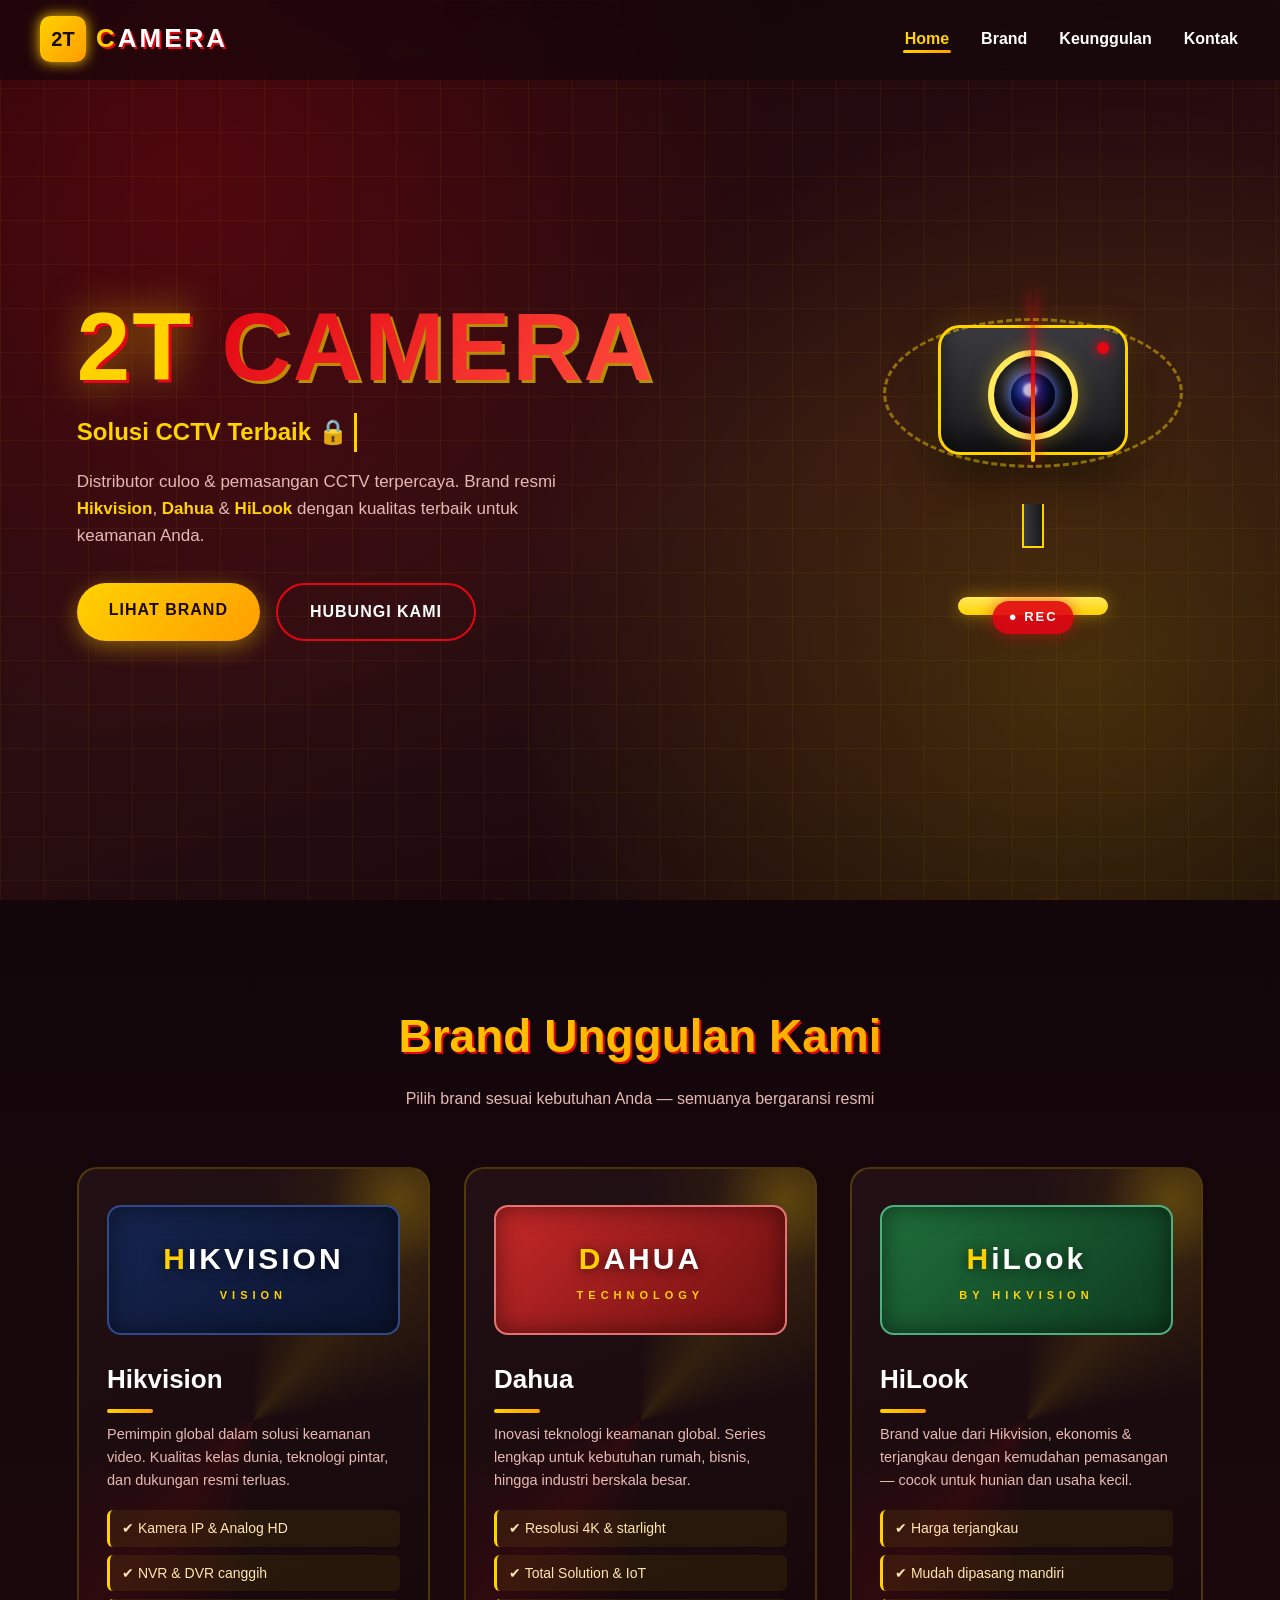
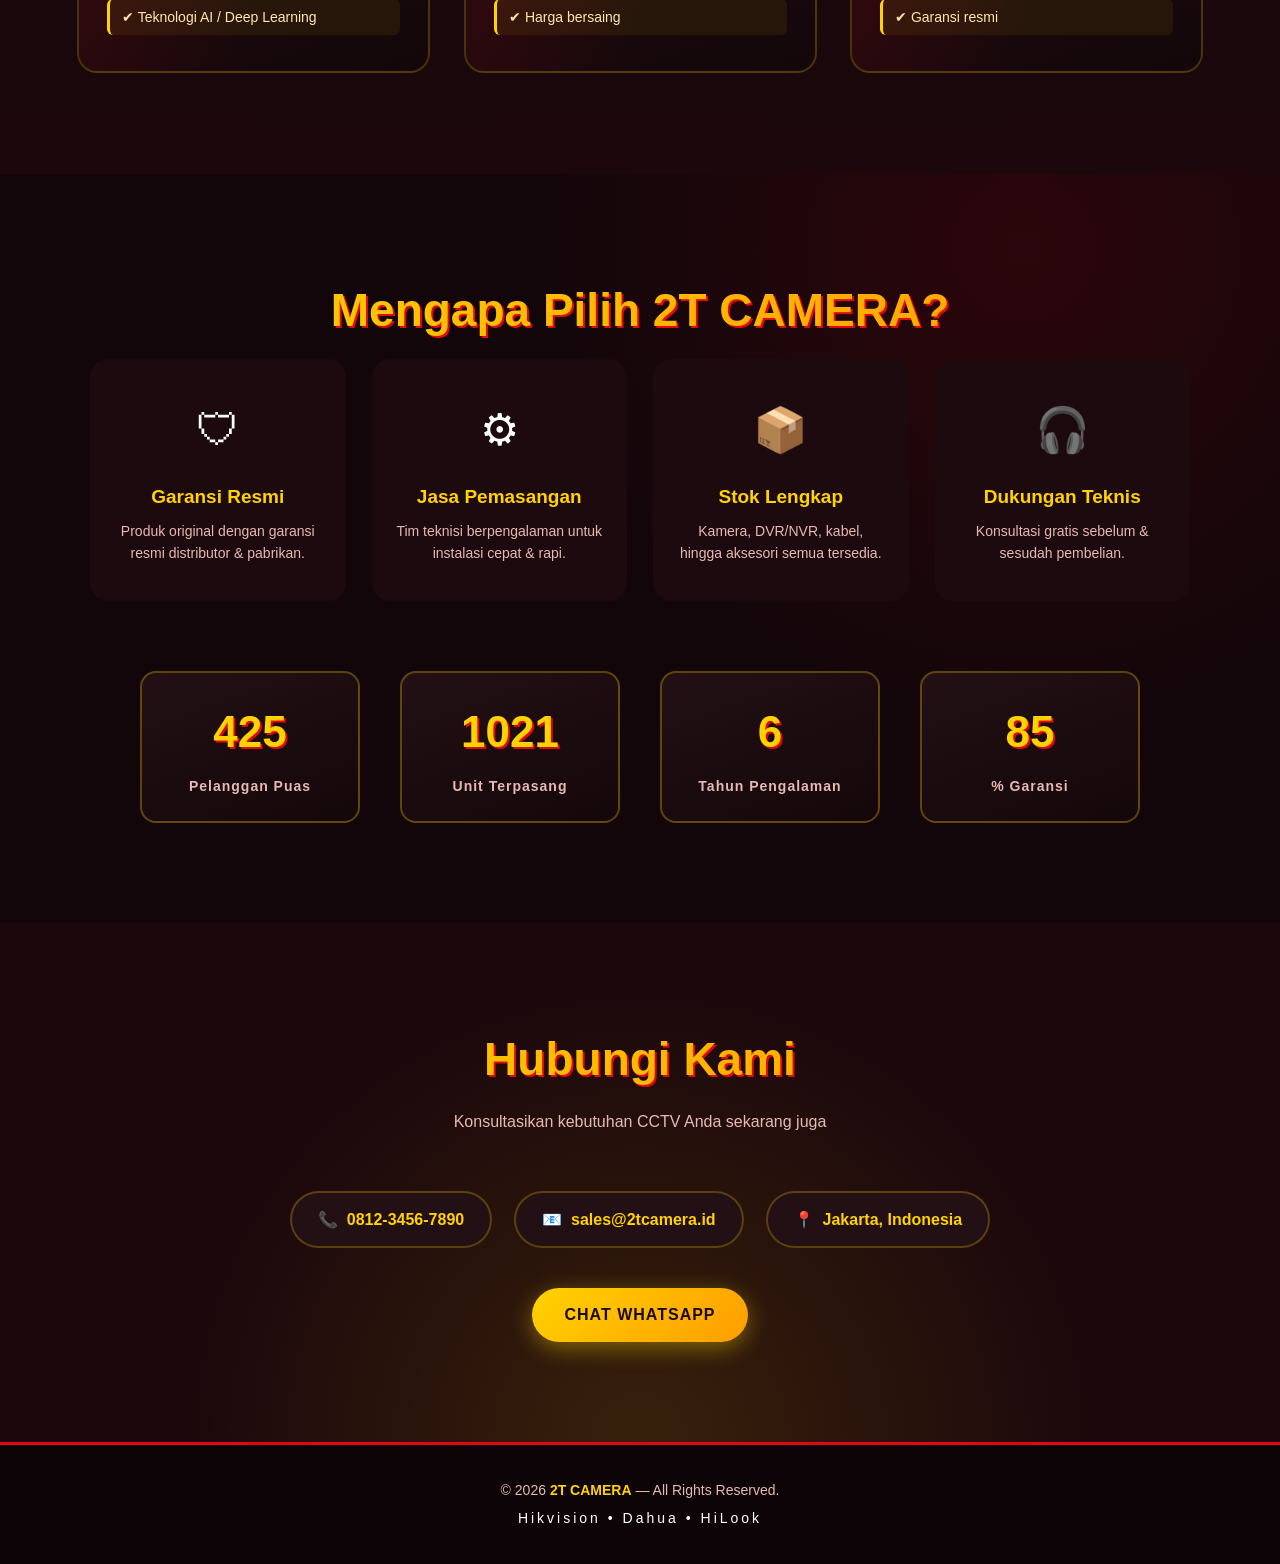
==== index.html @ 5080ad36 "Add files via upload" ====
<!DOCTYPE html>
<html lang="id">
<head>
    <meta charset="UTF-8">
    <meta name="viewport" content="width=device-width, initial-scale=1.0">
    <meta name="description" content="2T CAMERA - Solusi CCTV terpercaya. Brand Hikvision, Dahua, dan HiLook dengan kualitas terbaik.">
    <title>2T CAMERA - Solusi CCTV Terbaik</title>
    <link rel="stylesheet" href="style.css">
</head>
<body>

    <!-- ============ NAVBAR ============ -->
    <nav class="navbar" id="navbar">
        <div class="logo">
            <div class="logo-badge">2T</div>
            <span class="logo-text">CAMERA</span>
        </div>
        <ul class="nav-links" id="navLinks">
            <li><a href="#home" class="active">Home</a></li>
            <li><a href="#brands">Brand</a></li>
            <li><a href="#features">Keunggulan</a></li>
            <li><a href="#contact">Kontak</a></li>
        </ul>
        <div class="hamburger" id="hamburger">
            <span></span>
            <span></span>
            <span></span>
        </div>
    </nav>

    <!-- ============ HERO ============ -->
    <section id="home" class="hero">
        <!-- Partikel latar -->
        <div class="particles" id="particles"></div>

        <div class="hero-content">
            <h1 class="hero-title">
                <span class="t1">2T</span> <span class="t2">CAMERA</span>
            </h1>
            <p class="hero-subtitle" id="typedText"></p>
            <p class="hero-desc">
                Distributor culoo & pemasangan CCTV terpercaya. Brand resmi
                <strong>Hikvision</strong>, <strong>Dahua</strong> & <strong>HiLook</strong>
                dengan kualitas terbaik untuk keamanan Anda.
            </p>
            <div class="hero-buttons">
                <a href="#brands" class="btn btn-primary">Lihat Brand</a>
                <a href="#contact" class="btn btn-outline">Hubungi Kami</a>
            </div>
        </div>

        <!-- Ilustrasi kamera animasi -->
        <div class="hero-camera">
            <div class="camera-scene">
                <div class="cam-body">
                    <div class="cam-lens">
                        <div class="cam-lens-inner"></div>
                    </div>
                    <div class="cam-led"></div>
                </div>
                <div class="cam-stand"></div>
                <div class="cam-base"></div>
                <div class="scan-beam"></div>
                <div class="scan-arc"></div>
                <div class="signal signal-1"></div>
                <div class="signal signal-2"></div>
                <div class="signal signal-3"></div>
            </div>
            <div class="record-badge">● REC</div>
        </div>
    </section>
<!-- ============ BRANDS ============ -->
    <section id="brands" class="brands">
        <h2 class="section-title">Brand Unggulan Kami</h2>
        <p class="section-subtitle">Pilih brand sesuai kebutuhan Anda — semuanya bergaransi resmi</p>

        <div class="brand-grid" id="brandGrid">
            <!-- HIKVISION -->
            <article class="brand-card tilt-card" data-brand="hikvision">
                <div class="card-glow"></div>
                <div class="brand-logo hik-logo">
                    <span class="logo-name">HIKVISION</span>
                    <span class="logo-tag">VISION</span>
                </div>
                <h3 class="brand-name">Hikvision</h3>
                <p class="brand-desc">
                    Pemimpin global dalam solusi keamanan video. Kualitas kelas dunia,
                    teknologi pintar, dan dukungan resmi terluas.
                </p>
                <ul class="brand-points">
                    <li>✔ Kamera IP & Analog HD</li>
                    <li>✔ NVR & DVR canggih</li>
                    <li>✔ Teknologi AI / Deep Learning</li>
                </ul>
            </article>

            <!-- DAHUA -->
            <article class="brand-card tilt-card" data-brand="dahua">
                <div class="card-glow"></div>
                <div class="brand-icon dahua-logo">
                    <span class="logo-name">DAHUA</span>
                    <span class="logo-sub">TECHNOLOGY</span>
                </div>
                <h3 class="brand-name">Dahua</h3>
                <p class="brand-desc">
                    Inovasi teknologi keamanan global. Series lengkap untuk kebutuhan
                    rumah, bisnis, hingga industri berskala besar.
                </p>
                <ul class="brand-points">
                    <li>✔ Resolusi 4K & starlight</li>
                    <li>✔ Total Solution & IoT</li>
                    <li>✔ Harga bersaing</li>
                </ul>
            </article>

            <!-- HILOOK -->
            <article class="brand-card tilt-card" data-brand="hilook">
                <div class="card-glow"></div>
                <div class="brand-icon hilook-logo">
                    <span class="logo-name">HiLook</span>
                    <span class="logo-sub">BY HIKVISION</span>
                </div>
                <h3 class="brand-name">HiLook</h3>
                <p class="brand-desc">
                    Brand value dari Hikvision, ekonomis & terjangkau dengan kemudahan
                    pemasangan — cocok untuk hunian dan usaha kecil.
                </p>
                <ul class="brand-points">
                    <li>✔ Harga terjangkau</li>
                    <li>✔ Mudah dipasang mandiri</li>
                    <li>✔ Garansi resmi</li>
                </ul>
            </article>
        </div>
    </section>
<!-- ============ KEUNGGULAN ============ -->
    <section id="features" class="features">
        <h2 class="section-title">Mengapa Pilih 2T CAMERA?</h2>

        <div class="feature-grid reveal">
            <div class="feature-box">
                <div class="feature-icon">🛡</div>
                <h4>Garansi Resmi</h4>
                <p>Produk original dengan garansi resmi distributor & pabrikan.</p>
            </div>
            <div class="feature-box">
                <div class="feature-icon">⚙</div>
                <h4>Jasa Pemasangan</h4>
                <p>Tim teknisi berpengalaman untuk instalasi cepat & rapi.</p>
            </div>
            <div class="feature-box">
                <div class="feature-icon">📦</div>
                <h4>Stok Lengkap</h4>
                <p>Kamera, DVR/NVR, kabel, hingga aksesori semua tersedia.</p>
            </div>
            <div class="feature-box">
                <div class="feature-icon">🎧</div>
                <h4>Dukungan Teknis</h4>
                <p>Konsultasi gratis sebelum & sesudah pembelian.</p>
            </div>
        </div>

        <!-- Statistik -->
        <div class="stats reveal" id="stats">
            <div class="stat">
                <span class="stat-number" data-target="500">0</span>
                <span class="stat-label">Pelanggan Puas</span>
            </div>
            <div class="stat">
                <span class="stat-number" data-target="1200">0</span>
                <span class="stat-label">Unit Terpasang</span>
            </div>
            <div class="stat">
                <span class="stat-number" data-target="8">0</span>
                <span class="stat-label">Tahun Pengalaman</span>
            </div>
            <div class="stat">
                <span class="stat-number" data-target="100">0</span>
                <span class="stat-label">% Garansi</span>
            </div>
        </div>
    </section>

    <!-- ============ KONTAK ============ -->
    <section id="contact" class="contact">
        <h2 class="section-title">Hubungi Kami</h2>
        <p class="section-subtitle">Konsultasikan kebutuhan CCTV Anda sekarang juga</p>
        <div class="contact-info reveal">
            <div class="info-item">📞&nbsp; <strong>0812-3456-7890</strong></div>
            <div class="info-item">📧&nbsp; <strong>sales@2tcamera.id</strong></div>
            <div class="info-item">📍&nbsp; <strong>Jakarta, Indonesia</strong></div>
        </div>
        <a href="#" class="btn btn-primary">Chat WhatsApp</a>
    </section>

    <footer class="footer">
        <p>© <span id="year"></span> <strong>2T CAMERA</strong> — All Rights Reserved.</p>
        <p class="footer-brand">Hikvision • Dahua • HiLook</p>
    </footer>

    <script src="script.js"></script>
</body>
</html>
---- style.css ----
/* ============================================================
   2T CAMERA — Style Sheet
   Tema: Merah & Kuning
   ============================================================ */
:root {
    --red: #e30613;
    --red-dark: #b0050f;
    --red-glow: rgba(227, 6, 19, 0.55);
    --yellow: #ffd200;
    --yellow-soft: #ffe95c;
    --dark: #1a0a0c;
    --dark-2: #2a0e11;
    --bg: #12060a;
    --text: #fff4f2;
    --muted: #e8b9b4;
    --grad-red: linear-gradient(135deg, #e30613, #ff4d3d);
    --grad-yellow: linear-gradient(135deg, #ffd200, #ff9d00);
}

* { margin: 0; padding: 0; box-sizing: border-box; }

html { scroll-behavior: smooth; }

body {
    font-family: 'Segoe UI', Tahoma, Verdana, Arial, sans-serif;
    background: var(--bg);
    color: #fff;
    overflow-x: hidden;
    line-height: 1.6;
}

::selection { background: var(--red); color: #fff; }

::-webkit-scrollbar { width: 10px; }
::-webkit-scrollbar-track { background: var(--dark-2); }
::-webkit-scrollbar-thumb {
    background: linear-gradient(var(--red), var(--yellow));
    border-radius: 8px;
}

section { scroll-margin-top: 80px; }

/* ============================================================
   NAVBAR
   ============================================================ */
.navbar {
    position: fixed;
    top: 0; left: 0; right: 0;
    z-index: 1000;
    display: flex;
    align-items: center;
    justify-content: space-between;
    padding: 16px 40px;
    background: rgba(18, 6, 10, 0.6);
    backdrop-filter: blur(12px);
    border-bottom: 2px solid transparent;
    transition: all 0.4s ease;
}

.navbar.scrolled {
    background: rgba(18, 6, 10, 0.95);
    border-bottom: 2px solid var(--red);
    box-shadow: 0 4px 24px var(--red-glow);
    padding: 10px 40px;
}

.logo { display: flex; align-items: center; gap: 10px; cursor: pointer; }

.logo-badge {
    width: 46px;
    height: 46px;
    display: grid;
    place-items: center;
    font-size: 20px;
    font-weight: 900;
    color: var(--dark);
    background: var(--grad-yellow);
    border-radius: 10px;
    box-shadow: 0 0 14px var(--yellow);
    animation: badgePulse 2.4s infinite;
}

@keyframes badgePulse {
    0%, 100% { transform: scale(1); box-shadow: 0 0 12px var(--yellow); }
    50%      { transform: scale(1.08); box-shadow: 0 0 26px var(--yellow); }
}

.logo-text {
    font-size: 26px;
    font-weight: 900;
    letter-spacing: 3px;
    color: #fff;
    text-shadow: 2px 2px 0 var(--red);
}

.logo-text::first-letter { color: var(--yellow); }

.nav-links { display: flex; list-style: none; gap: 28px; }

.nav-links a {
    color: #fff;
    text-decoration: none;
    font-size: 16px;
    font-weight: 600;
    position: relative;
    padding: 6px 2px;
    transition: color 0.3s;
}

.nav-links a::after {
    content: '';
    position: absolute;
    left: 0; bottom: 0;
    width: 0%;
    height: 3px;
    background: var(--grad-yellow);
    border-radius: 3px;
    transition: width 0.35s ease;
}

.nav-links a:hover,
.nav-links a.active { color: var(--yellow); }

.nav-links a:hover::after,
.nav-links a.active::after { width: 100%; }

.hamburger {
    display: none;
    flex-direction: column;
    gap: 5px;
    cursor: pointer;
    z-index: 1100;
}

.hamburger span {
    width: 28px;
    height: 3px;
    background: var(--yellow);
    border-radius: 3px;
    transition: all 0.3s ease;
}

.hamburger.open span:nth-child(1) { transform: translateY(8px) rotate(45deg); }
.hamburger.open span:nth-child(2) { opacity: 0; }
.hamburger.open span:nth-child(3) { transform: translateY(-8px) rotate(-45deg); }
/* ============================================================
   HERO
   ============================================================ */
.hero {
    position: relative;
    min-height: 100vh;
    display: flex;
    align-items: center;
    justify-content: space-between;
    gap: 40px;
    padding: 120px 6% 80px;
    background:
        radial-gradient(circle at 15% 20%, rgba(227, 6, 19, 0.25), transparent 45%),
        radial-gradient(circle at 85% 75%, rgba(255, 210, 0, 0.18), transparent 45%),
        linear-gradient(160deg, #1a0509 0%, #2a0e11 55%, #12060a 100%);
    overflow: hidden;
}

.hero::before {
    content: '';
    position: absolute;
    inset: 0;
    background-image:
        linear-gradient(rgba(255, 210, 0, 0.05) 1px, transparent 1px),
        linear-gradient(90deg, rgba(255, 210, 0, 0.05) 1px, transparent 1px);
    background-size: 44px 44px;
    pointer-events: none;
}

/* Partikel */
.particles {
    position: absolute;
    inset: 0;
    overflow: hidden;
    pointer-events: none;
    z-index: 1;
}

.particle {
    position: absolute;
    bottom: -12px;
    width: 7px;
    height: 7px;
    border-radius: 50%;
    background: var(--yellow);
    box-shadow: 0 0 10px var(--yellow);
    animation: floatUp linear infinite;
    opacity: 0.7;
}

.particle.red { background: var(--red); box-shadow: 0 0 10px var(--red); }

@keyframes floatUp {
    0%   { transform: translateY(0) translateX(0) scale(1); opacity: 0; }
    10%  { opacity: 0.8; }
    100% { transform: translateY(-110vh) translateX(40px) scale(0.4); opacity: 0; }
}

.hero-content {
    position: relative;
    z-index: 2;
    max-width: 620px;
    animation: slideInLeft 1s ease both;
}

.hero-title {
    font-size: clamp(52px, 8vw, 96px);
    font-weight: 900;
    line-height: 1;
    letter-spacing: 2px;
    margin-bottom: 18px;
}

.hero-title .t1 {
    color: var(--yellow);
    text-shadow: 3px 3px 0 var(--red), 0 0 40px rgba(255, 210, 0, 0.6);
    display: inline-block;
    animation: popBadge 3s ease-in-out infinite;
}

.hero-title .t2 {
    color: #fff;
    background: var(--grad-red);
    -webkit-background-clip: text;
    background-clip: text;
    -webkit-text-fill-color: transparent;
    filter: drop-shadow(3px 3px 0 rgba(255, 210, 0, 0.65));
}

@keyframes popBadge {
    0%, 100% { transform: rotate(-6deg) scale(1); }
    50%      { transform: rotate(6deg) scale(1.06); }
}

.hero-subtitle {
    font-size: 24px;
    font-weight: 700;
    color: var(--yellow);
    min-height: 36px;
    margin-bottom: 16px;
    border-right: 3px solid var(--yellow);
    display: inline-block;
    padding-right: 6px;
}

.hero-subtitle.caret-blink { animation: caret 0.7s steps(1) infinite; }

@keyframes caret {
    50% { border-color: transparent; }
}

.hero-desc {
    color: var(--muted);
    font-size: 17px;
    margin-bottom: 34px;
    max-width: 520px;
}

.hero-desc strong { color: var(--yellow); }

.hero-buttons { display: flex; gap: 16px; flex-wrap: wrap; }

.btn {
    display: inline-block;
    padding: 14px 32px;
    font-size: 16px;
    font-weight: 800;
    text-decoration: none;
    text-transform: uppercase;
    letter-spacing: 1px;
    border-radius: 50px;
    transition: all 0.3s ease;
    cursor: pointer;
    border: none;
}

.btn-primary {
    color: var(--dark);
    background: var(--grad-yellow);
    box-shadow: 0 6px 22px rgba(255, 210, 0, 0.4);
    animation: btnGlow 2.2s infinite;
}

.btn-primary:hover {
    transform: translateY(-4px) scale(1.03);
    box-shadow: 0 12px 34px rgba(255, 210, 0, 0.6);
}

.btn-outline {
    color: #fff;
    background: transparent;
    border: 2px solid var(--red);
}

.btn-outline:hover {
    background: var(--red);
    box-shadow: 0 8px 26px var(--red-glow);
    transform: translateY(-4px);
}

@keyframes btnGlow {
    0%, 100% { box-shadow: 0 6px 22px rgba(255, 210, 0, 0.4); }
    50%      { box-shadow: 0 6px 34px rgba(255, 210, 0, 0.8); }
}

@keyframes slideInLeft {
    from { opacity: 0; transform: translateX(-60px); }
    to   { opacity: 1; transform: translateX(0); }
}
/* ============================================================
   ILUSTRASI KAMERA BERANIMASI
   ============================================================ */
.hero-camera {
    position: relative;
    z-index: 2;
    flex-shrink: 0;
    animation: slideInRight 1s ease both;
}

.camera-scene {
    position: relative;
    width: 340px;
    height: 340px;
    display: grid;
    place-items: center;
}

.cam-body {
    position: relative;
    width: 190px;
    height: 130px;
    background: linear-gradient(to bottom, #3a3a3f, #1b1b1f);
    border-radius: 22px;
    border: 3px solid var(--yellow);
    box-shadow:
        0 18px 40px rgba(0, 0, 0, 0.6),
        0 0 30px rgba(255, 210, 0, 0.2),
        inset 0 -14px 22px rgba(0, 0, 0, 0.5);
    animation: camFloat 4s ease-in-out infinite;
    transform-style: preserve-3d;
}

@keyframes camFloat {
    0%, 100% { transform: translateY(0) rotate(-2deg); }
    50%      { transform: translateY(-14px) rotate(2deg); }
}

.cam-lens {
    position: absolute;
    top: 22px;
    left: 50%;
    transform: translateX(-50%);
    width: 90px;
    height: 90px;
    border-radius: 50%;
    background: radial-gradient(circle at 35% 30%, #666 0%, #222 45%, #000 100%);
    border: 6px solid var(--yellow-soft);
    box-shadow:
        inset 0 0 24px rgba(0, 0, 0, 0.9),
        0 0 20px rgba(255, 210, 0, 0.35);
    display: grid;
    place-items: center;
    animation: lensGlow 3s ease-in-out infinite;
}

.cam-lens-inner {
    width: 44px;
    height: 44px;
    border-radius: 50%;
    background: radial-gradient(circle at 35% 30%, #4a6cff 0%, #0a1a6e 40%, #02040f 80%);
    box-shadow: inset 0 0 18px rgba(0, 0, 0, 0.8), 0 0 12px #4a6cff;
    position: relative;
    overflow: hidden;
}

.cam-lens-inner::after {
    content: '';
    position: absolute;
    width: 14px;
    height: 14px;
    background: #dff2ff;
    border-radius: 50%;
    top: 10px;
    left: 12px;
    opacity: 0.85;
    filter: blur(1px);
    animation: lensSpark 3.2s ease-in-out infinite;
}

@keyframes lensSpark {
    0%, 100% { opacity: 0.2; transform: translate(0, 0); }
    50%      { opacity: 0.9; transform: translate(-6px, 4px); }
}

@keyframes camGlow {
    0%, 100% { filter: brightness(1); }
    50%      { filter: brightness(1.25); }
}

.cam-lens { animation: camGlow 3s ease-in-out infinite, camFloat 4s ease-in-out infinite; }

.cam-led {
    position: absolute;
    top: 14px;
    right: 16px;
    width: 12px;
    height: 12px;
    border-radius: 50%;
    background: var(--red);
    box-shadow: 0 0 12px var(--red);
    animation: ledBlink 1.4s steps(1) infinite;
}

@keyframes ledBlink {
    0%, 60% { opacity: 1; }
    61%, 100% { opacity: 0.15; }
}

.cam-stand {
    width: 22px;
    height: 44px;
    background: linear-gradient(to right, #3a3a3f, #19191c);
    border: 2px solid var(--yellow);
    border-top: none;
}

.cam-base {
    width: 150px;
    height: 18px;
    border-radius: 12px;
    background: linear-gradient(to bottom, var(--yellow-soft), var(--yellow));
    box-shadow: 0 0 18px rgba(255, 210, 0, 0.4);
    position: relative;
}

/* Sapuan pemindaian (laser) */
.scan-beam {
    position: absolute;
    top: -8px;
    left: 50%;
    transform: translateX(-50%);
    width: 4px;
    height: 170px;
    border-radius: 4px;
    background: linear-gradient(to bottom, transparent, var(--red), var(--yellow));
    box-shadow: 0 0 14px var(--red);
    animation: scanSweep 3.6s ease-in-out infinite;
    transform-origin: top center;
}

@keyframes scanSweep {
    0%   { transform: translateX(-50%) rotate(-32deg); }
    50%  { transform: translateX(-50%) rotate(32deg); }
    100% { transform: translateX(-50%) rotate(-32deg); }
}

.scan-arc {
    position: absolute;
    width: 300px;
    height: 150px;
    border-radius: 50%;
    border: 3px dashed rgba(255, 210, 0, 0.45);
    top: 18px;
    animation: spinArc 10s linear infinite;
}

@keyframes spinArc {
    from { transform: rotate(0deg); }
    to   { transform: rotate(360deg); }
}

/* Gelombang sinyal */
.signal {
    position: absolute;
    border: 3px solid var(--yellow-soft);
    border-radius: 50%;
    opacity: 0;
    animation: signalWave 2.6s ease-out infinite;
}

.signal-1 { width: 180px; height: 180px; }
.signal-2 { width: 240px; height: 240px; animation-delay: 0.8s; }
.signal-3 { width: 300px; height: 300px; animation-delay: 1.6s; }

@keyframes signalWave {
    0%   { transform: scale(0.2); opacity: 0.8; }
    100% { transform: scale(1); opacity: 0; }
}

.record-badge {
    position: absolute;
    bottom: 6px;
    left: 50%;
    transform: translateX(-50%);
    background: rgba(227, 6, 19, 0.9);
    color: #fff;
    font-size: 13px;
    font-weight: 800;
    letter-spacing: 2px;
    padding: 6px 16px;
    border-radius: 30px;
    box-shadow: 0 0 16px var(--red-glow);
    animation: recPulse 2s infinite;
    cursor: default;
    user-select: none;
}

.record-badge:hover { animation-play-state: paused; }

@keyframes recPulse {
    0%, 100% { box-shadow: 0 0 10px var(--red-glow); transform: translateX(-50%) scale(1); }
    50%      { box-shadow: 0 0 26px var(--red); transform: translateX(-50%) scale(1.06); }
}

@keyframes slideInRight {
    from { opacity: 0; transform: translateX(60px); }
    to   { opacity: 1; transform: translateX(0); }
}
/* ============================================================
   BRAND SECTION
   ============================================================ */
.brands {
    padding: 100px 6%;
    background: linear-gradient(180deg, var(--bg) 0%, #1c080c 100%);
    position: relative;
}

.section-title {
    text-align: center;
    font-size: clamp(30px, 4.5vw, 46px);
    font-weight: 900;
    margin-bottom: 12px;
    background: var(--grad-yellow);
    -webkit-background-clip: text;
    background-clip: text;
    -webkit-text-fill-color: transparent;
    filter: drop-shadow(2px 2px 0 var(--red));
}

.section-subtitle {
    text-align: center;
    color: var(--muted);
    margin-bottom: 56px;
    font-size: 16px;
}

.brand-grid {
    display: grid;
    grid-template-columns: repeat(auto-fit, minmax(280px, 1fr));
    gap: 34px;
    max-width: 1200px;
    margin: 0 auto;
}

.brand-card {
    position: relative;
    background: linear-gradient(160deg, #221014, #14070a);
    border: 2px solid rgba(255, 210, 0, 0.22);
    border-radius: 20px;
    padding: 36px 28px;
    overflow: hidden;
    transition: transform 0.25s ease, border-color 0.35s ease, box-shadow 0.35s ease;
    transform-style: preserve-3d;
    will-change: transform;
}

.brand-card::before {
    content: '';
    position: absolute;
    top: -60%;
    left: -60%;
    width: 220%;
    height: 220%;
    background: conic-gradient(from 0deg,
        transparent 0deg, rgba(255, 210, 0, 0.10) 40deg, transparent 80deg,
        transparent 180deg, rgba(227, 6, 19, 0.10) 220deg, transparent 260deg);
    animation: conicSpin 8s linear infinite;
    pointer-events: none;
}

@keyframes conicSpin {
    from { transform: rotate(0deg); }
    to   { transform: rotate(360deg); }
}

.brand-card:hover {
    border-color: var(--yellow);
    box-shadow: 0 22px 50px rgba(0, 0, 0, 0.55), 0 0 36px rgba(255, 210, 0, 0.2);
    transform: translateY(-10px) !important;
}

.card-glow {
    position: absolute;
    width: 140px;
    height: 140px;
    border-radius: 50%;
    background: radial-gradient(circle, rgba(255, 210, 0, 0.35), transparent 70%);
    top: -40px;
    right: -40px;
    opacity: 0.6;
    transition: opacity 0.4s;
}

.brand-card:hover .card-glow { opacity: 1; animation: glowSpin 4s linear infinite; }

@keyframes glowSpin {
    from { transform: rotate(0deg) scale(1); }
    to   { transform: rotate(360deg) scale(1.15); }
}

.brand-logo,
.brand-icon {
    display: flex;
    flex-direction: column;
    align-items: center;
    justify-content: center;
    width: 100%;
    height: 130px;
    border-radius: 14px;
    margin-bottom: 24px;
    position: relative;
    z-index: 1;
    transition: transform 0.35s ease;
}

.brand-card:hover .brand-logo,
.brand-card:hover .brand-icon { transform: scale(1.08); }

.hik-logo {
    background: linear-gradient(135deg, #16244f 0%, #0b142e 100%);
    border: 2px solid #2e4a8a;
    box-shadow: inset 0 0 24px rgba(0, 0, 0, 0.5);
}

.dahua-logo {
    background: linear-gradient(135deg, #c62828 0%, #6d1010 100%);
    border: 2px solid #e57373;
    box-shadow: inset 0 0 24px rgba(0, 0, 0, 0.5);
}

.hilook-logo {
    background: linear-gradient(135deg, #1f6f3b 0%, #0e3a1f 100%);
    border: 2px solid #4caf7d;
    box-shadow: inset 0 0 24px rgba(0, 0, 0, 0.5);
}

.logo-name {
    font-size: 30px;
    font-weight: 900;
    letter-spacing: 3px;
    color: #fff;
    text-shadow: 0 2px 12px rgba(0, 0, 0, 0.6);
}

.logo-name::first-letter { color: var(--yellow); }

.logo-tag, .logo-sub {
    font-size: 11px;
    font-weight: 700;
    letter-spacing: 5px;
    color: var(--yellow);
    text-transform: uppercase;
    margin-top: 4px;
}

.brand-name {
    font-size: 26px;
    font-weight: 800;
    margin-bottom: 10px;
    position: relative;
    z-index: 1;
    color: #fff;
    display: inline-block;
}

.brand-name::after {
    content: '';
    display: block;
    width: 46px;
    height: 4px;
    background: var(--grad-yellow);
    border-radius: 4px;
    margin-top: 8px;
    transition: width 0.4s ease;
}

.brand-card:hover .brand-name::after { width: 100%; }

.brand-desc {
    color: var(--muted);
    font-size: 14.5px;
    margin-bottom: 18px;
    position: relative;
    z-index: 1;
    min-height: 66px;
}

.brand-points {
    list-style: none;
    position: relative;
    z-index: 1;
    display: flex;
    flex-direction: column;
    gap: 8px;
}

.brand-points li {
    font-size: 14px;
    color: #ffe6b0;
    background: rgba(255, 210, 0, 0.07);
    border-left: 3px solid var(--yellow);
    padding: 7px 12px;
    border-radius: 6px;
    transition: all 0.3s;
}

.brand-card:hover .brand-points li {
    background: rgba(255, 210, 0, 0.14);
    transform: translateX(6px);
}
/* ============================================================
   KEUNGGULAN / FITUR
   ============================================================ */
.features {
    padding: 100px 6%;
    background:
        radial-gradient(circle at 80% 10%, rgba(227, 6, 19, 0.12), transparent 40%),
        var(--bg);
}

.feature-grid {
    display: grid;
    grid-template-columns: repeat(auto-fit, minmax(220px, 1fr));
    gap: 26px;
    max-width: 1100px;
    margin: 0 auto 70px;
}

.feature-box {
    text-align: center;
    padding: 34px 22px;
    background: #1d0a0e;
    border-radius: 18px;
    border: 2px solid transparent;
    transition: all 0.35s ease;
}

.feature-box:hover {
    border-color: var(--red);
    transform: translateY(-8px);
    box-shadow: 0 18px 40px rgba(0, 0, 0, 0.5), 0 0 26px rgba(227, 6, 19, 0.25);
}

.feature-icon {
    font-size: 44px;
    margin-bottom: 16px;
    display: inline-block;
    transition: transform 0.35s;
}

.feature-box:hover .feature-icon { transform: scale(1.2) rotate(-8deg); }

.feature-box h4 {
    font-size: 19px;
    font-weight: 800;
    color: var(--yellow);
    margin-bottom: 8px;
}

.feature-box p { color: var(--muted); font-size: 14px; }

/* Statistik */
.stats {
    display: flex;
    justify-content: center;
    flex-wrap: wrap;
    gap: 40px;
    max-width: 1000px;
    margin: 0 auto;
}

.stat {
    flex: 1;
    min-width: 150px;
    text-align: center;
    padding: 24px 12px;
    background: linear-gradient(160deg, #221014, #14070a);
    border: 2px solid rgba(255, 210, 0, 0.3);
    border-radius: 16px;
}

.stat-number {
    display: block;
    font-size: 44px;
    font-weight: 900;
    color: var(--yellow);
    text-shadow: 2px 2px 0 var(--red);
}

.stat-label {
    display: block;
    margin-top: 8px;
    color: var(--muted);
    font-size: 14px;
    font-weight: 600;
    letter-spacing: 1px;
}

/* ============================================================
   KONTAK & FOOTER
   ============================================================ */
.contact {
    padding: 100px 6%;
    text-align: center;
    background:
        radial-gradient(circle at 50% 100%, rgba(255, 210, 0, 0.12), transparent 55%),
        #1c080c;
}

.contact-info {
    display: flex;
    flex-wrap: wrap;
    justify-content: center;
    gap: 22px;
    margin: 10px 0 40px;
}

.info-item {
    background: #221014;
    border: 2px solid rgba(255, 210, 0, 0.25);
    padding: 14px 26px;
    border-radius: 40px;
    color: #fff;
    font-size: 16px;
    transition: all 0.3s;
}

.info-item:hover {
    border-color: var(--red);
    transform: translateY(-4px) scale(1.04);
    box-shadow: 0 8px 24px var(--red-glow);
}

.info-item strong { color: var(--yellow); }

.footer {
    padding: 34px 6%;
    text-align: center;
    background: #0c0406;
    border-top: 3px solid var(--red);
    color: var(--muted);
    font-size: 14px;
}

.footer strong { color: var(--yellow); }

.footer-brand {
    margin-top: 6px;
    letter-spacing: 3px;
    color: #fff;
}

/* ============================================================
   ANIMASI REVEAL SAAT SCROLL
   ============================================================ */
.reveal {
    opacity: 0;
    transform: translateY(50px);
    transition: opacity 0.8s ease, transform 0.8s ease;
}

.reveal.visible {
    opacity: 1;
    transform: translateY(0);
}

.brand-card.visible {
    animation: cardIn 0.8s ease both;
    opacity: 1;
    transform: translateY(0);
}

@keyframes cardIn {
    from { opacity: 0; transform: translateY(60px) scale(0.9); }
    to   { opacity: 1; transform: translateY(0) scale(1); }
}

/* ============================================================
   RESPONSIF
   ============================================================ */
@media (max-width: 992px) {
    .hero { flex-direction: column; text-align: center; padding: 110px 6% 60px; }
    .hero-content { max-width: 100%; }
    .hero-desc { margin-left: auto; margin-right: auto; }
    .hero-buttons { justify-content: center; }
    .hero-camera { margin-top: 30px; }
}

@media (max-width: 768px) {
    .navbar { padding: 12px 20px; }

    .nav-links {
        position: fixed;
        top: 0; right: -100%;
        width: 68%;
        max-width: 300px;
        height: 100vh;
        background: #1c080c;
        flex-direction: column;
        justify-content: center;
        gap: 30px;
        padding: 40px 30px;
        border-left: 3px solid var(--red);
        transition: right 0.4s ease;
        box-shadow: -16px 0 40px rgba(0, 0, 0, 0.6);
    }

    .nav-links.open { right: 0; }

    .nav-links a { font-size: 20px; }

    .hamburger { display: flex; }

    .hero-title { font-size: clamp(40px, 12vw, 60px); }
    .camera-scene { transform: scale(0.8); }
    .camera-scene { width: 260px; height: 260px; }
    .signal { display: none; }
}

@media (max-width: 480px) {
    .btn { width: 100%; text-align: center; }
    .stats { gap: 16px; }
    .stat { min-width: 130px; }
    .camera-scene { transform: scale(0.7); }
    .hero-camera { margin-top: 20px; }
}
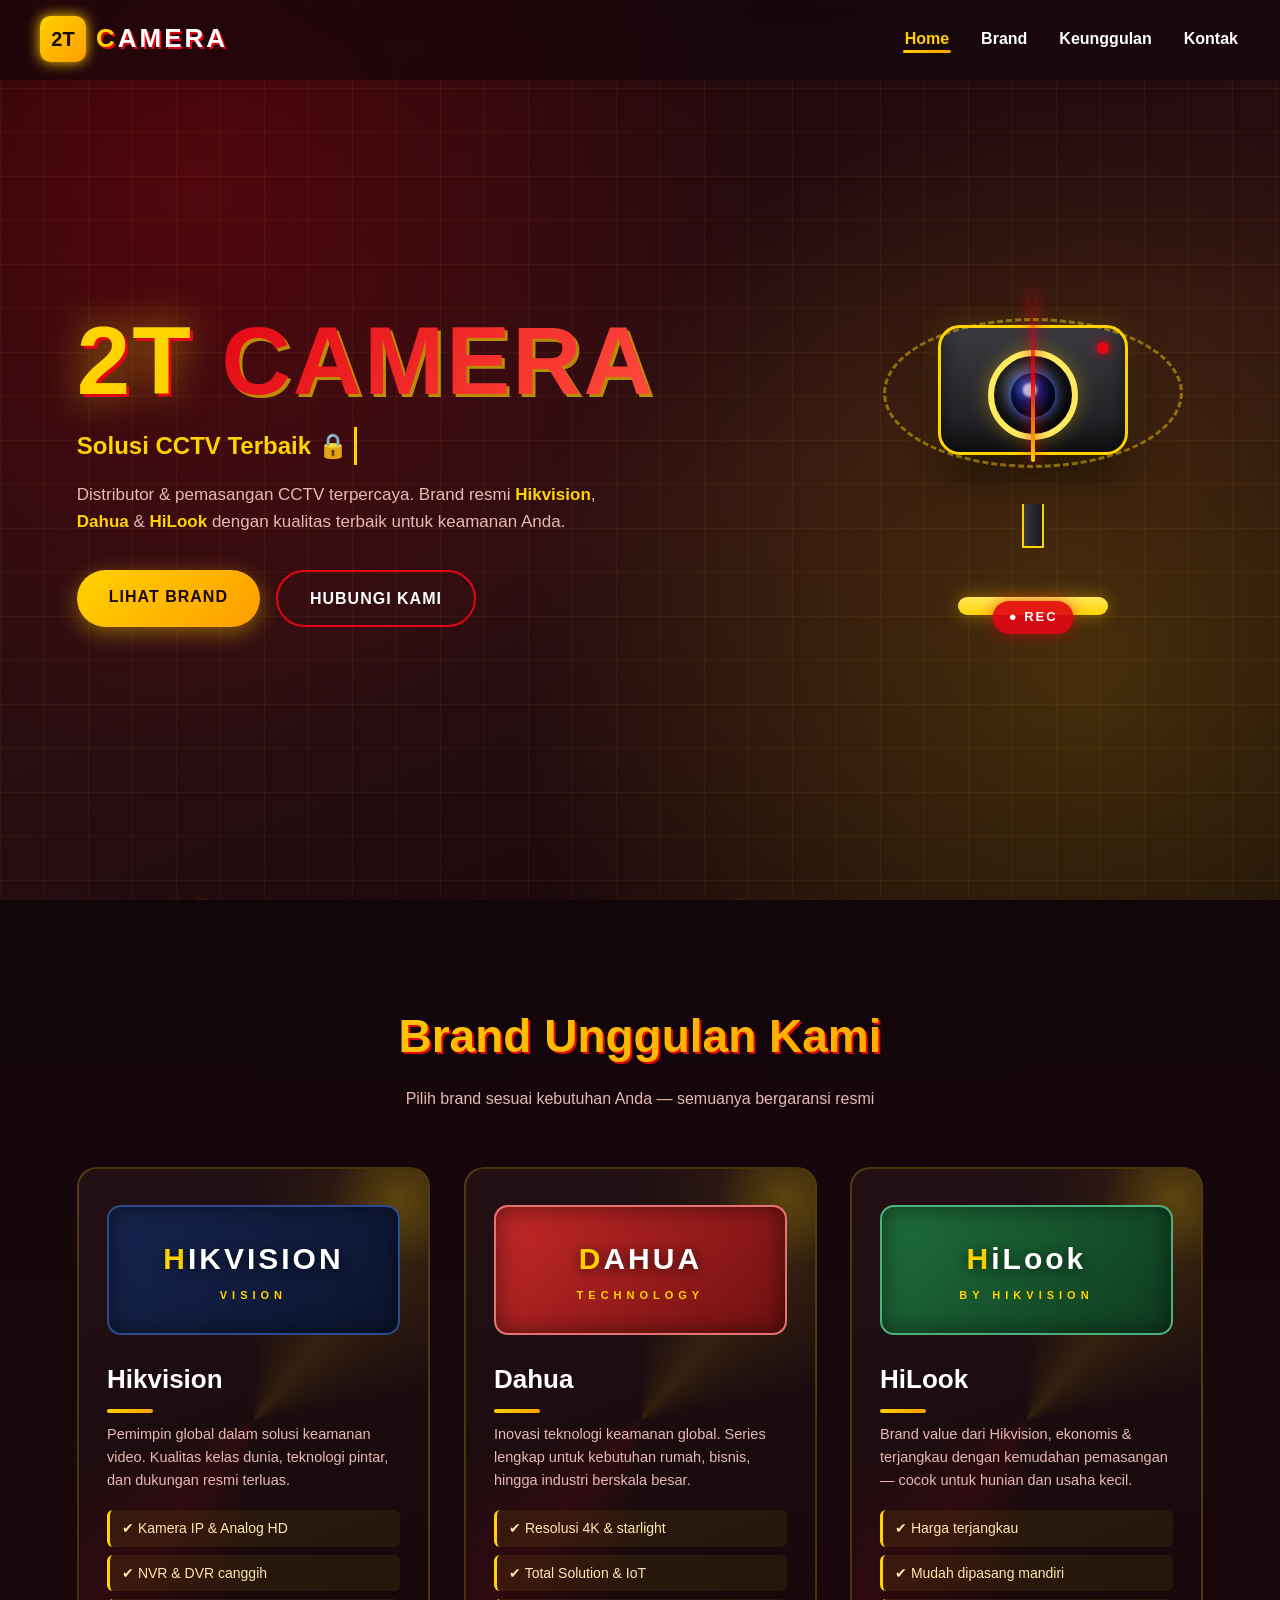
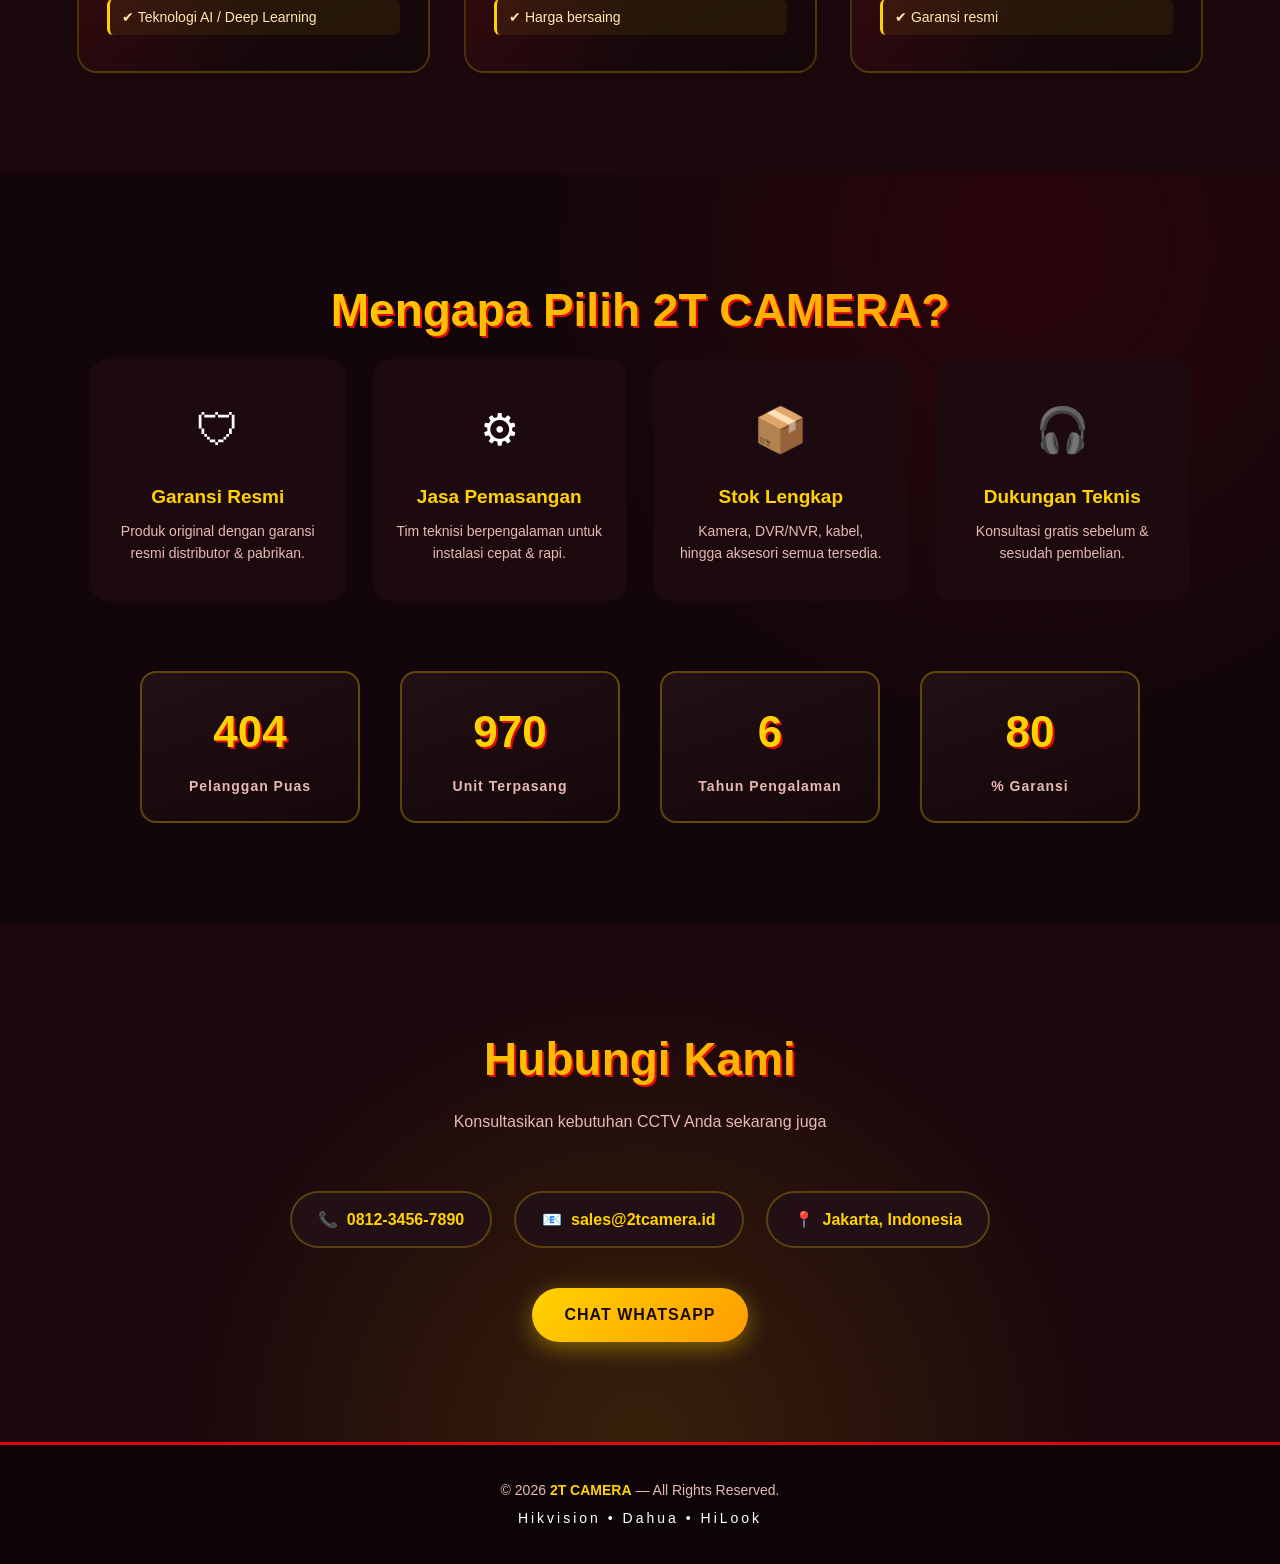
==== commit 1df9c4f6: "Add files via upload" ====
--- a/index.html
+++ b/index.html
@@ -39,7 +39,7 @@
             </h1>
             <p class="hero-subtitle" id="typedText"></p>
             <p class="hero-desc">
-                Distributor culoo & pemasangan CCTV terpercaya. Brand resmi
+                Distributor & pemasangan CCTV terpercaya. Brand resmi
                 <strong>Hikvision</strong>, <strong>Dahua</strong> & <strong>HiLook</strong>
                 dengan kualitas terbaik untuk keamanan Anda.
             </p>
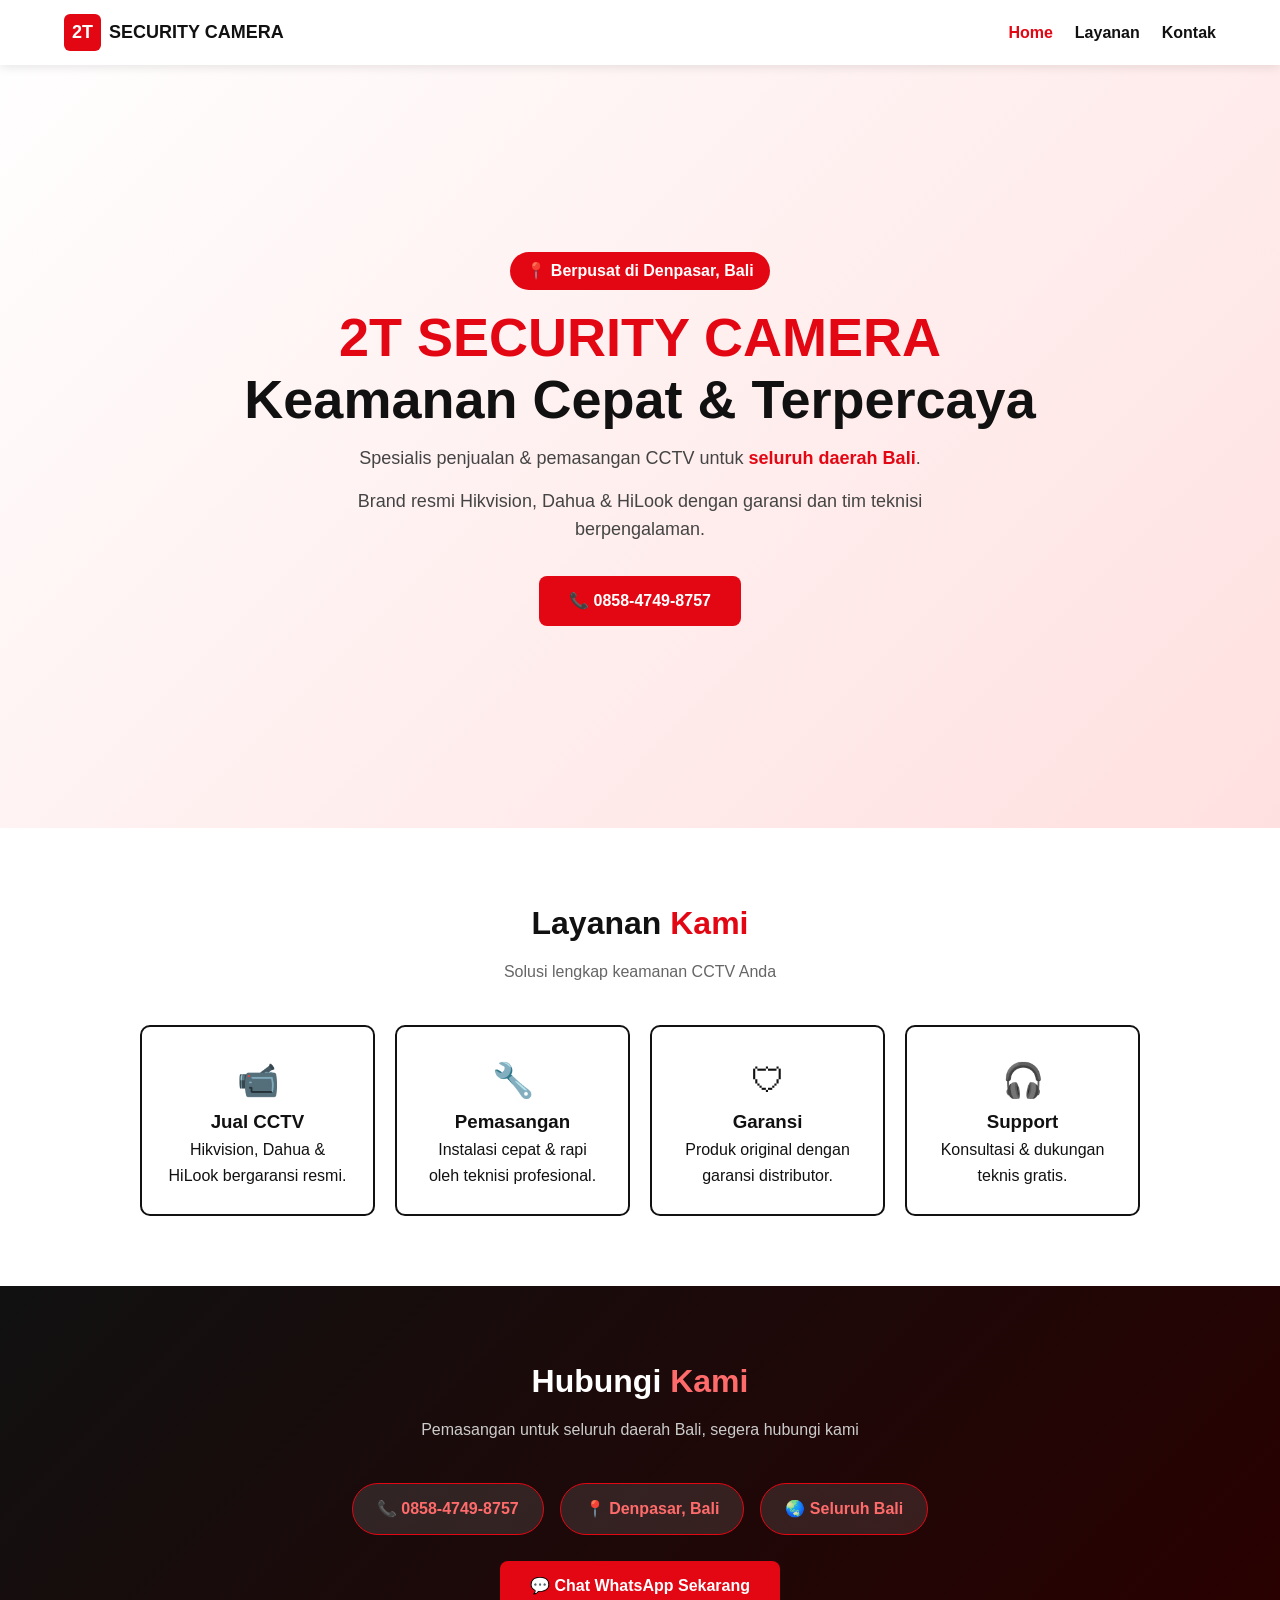
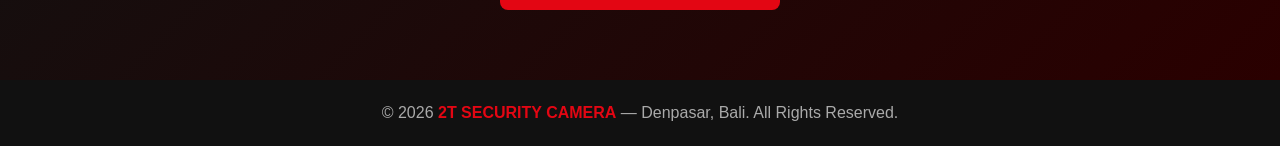
==== commit 1260bed1: "Add files via upload" ====
--- a/index.html
+++ b/index.html
@@ -3,200 +3,53 @@
 <head>
     <meta charset="UTF-8">
     <meta name="viewport" content="width=device-width, initial-scale=1.0">
-    <meta name="description" content="2T CAMERA - Solusi CCTV terpercaya. Brand Hikvision, Dahua, dan HiLook dengan kualitas terbaik.">
-    <title>2T CAMERA - Solusi CCTV Terbaik</title>
+    <title>2T SECURITY CAMERA - Denpasar Bali</title>
     <link rel="stylesheet" href="style.css">
 </head>
 <body>
 
-    <!-- ============ NAVBAR ============ -->
-    <nav class="navbar" id="navbar">
-        <div class="logo">
-            <div class="logo-badge">2T</div>
-            <span class="logo-text">CAMERA</span>
-        </div>
-        <ul class="nav-links" id="navLinks">
+    <nav>
+        <div class="logo"><span>2T</span> SECURITY CAMERA</div>
+        <ul>
             <li><a href="#home" class="active">Home</a></li>
-            <li><a href="#brands">Brand</a></li>
-            <li><a href="#features">Keunggulan</a></li>
-            <li><a href="#contact">Kontak</a></li>
+            <li><a href="#layanan">Layanan</a></li>
+            <li><a href="#kontak">Kontak</a></li>
         </ul>
-        <div class="hamburger" id="hamburger">
-            <span></span>
-            <span></span>
-            <span></span>
-        </div>
     </nav>
 
-    <!-- ============ HERO ============ -->
     <section id="home" class="hero">
-        <!-- Partikel latar -->
-        <div class="particles" id="particles"></div>
-
-        <div class="hero-content">
-            <h1 class="hero-title">
-                <span class="t1">2T</span> <span class="t2">CAMERA</span>
-            </h1>
-            <p class="hero-subtitle" id="typedText"></p>
-            <p class="hero-desc">
-                Distributor & pemasangan CCTV terpercaya. Brand resmi
-                <strong>Hikvision</strong>, <strong>Dahua</strong> & <strong>HiLook</strong>
-                dengan kualitas terbaik untuk keamanan Anda.
-            </p>
-            <div class="hero-buttons">
-                <a href="#brands" class="btn btn-primary">Lihat Brand</a>
-                <a href="#contact" class="btn btn-outline">Hubungi Kami</a>
-            </div>
-        </div>
-
-        <!-- Ilustrasi kamera animasi -->
-        <div class="hero-camera">
-            <div class="camera-scene">
-                <div class="cam-body">
-                    <div class="cam-lens">
-                        <div class="cam-lens-inner"></div>
-                    </div>
-                    <div class="cam-led"></div>
-                </div>
-                <div class="cam-stand"></div>
-                <div class="cam-base"></div>
-                <div class="scan-beam"></div>
-                <div class="scan-arc"></div>
-                <div class="signal signal-1"></div>
-                <div class="signal signal-2"></div>
-                <div class="signal signal-3"></div>
-            </div>
-            <div class="record-badge">● REC</div>
-        </div>
-    </section>
-<!-- ============ BRANDS ============ -->
-    <section id="brands" class="brands">
-        <h2 class="section-title">Brand Unggulan Kami</h2>
-        <p class="section-subtitle">Pilih brand sesuai kebutuhan Anda — semuanya bergaransi resmi</p>
-
-        <div class="brand-grid" id="brandGrid">
-            <!-- HIKVISION -->
-            <article class="brand-card tilt-card" data-brand="hikvision">
-                <div class="card-glow"></div>
-                <div class="brand-logo hik-logo">
-                    <span class="logo-name">HIKVISION</span>
-                    <span class="logo-tag">VISION</span>
-                </div>
-                <h3 class="brand-name">Hikvision</h3>
-                <p class="brand-desc">
-                    Pemimpin global dalam solusi keamanan video. Kualitas kelas dunia,
-                    teknologi pintar, dan dukungan resmi terluas.
-                </p>
-                <ul class="brand-points">
-                    <li>✔ Kamera IP & Analog HD</li>
-                    <li>✔ NVR & DVR canggih</li>
-                    <li>✔ Teknologi AI / Deep Learning</li>
-                </ul>
-            </article>
-
-            <!-- DAHUA -->
-            <article class="brand-card tilt-card" data-brand="dahua">
-                <div class="card-glow"></div>
-                <div class="brand-icon dahua-logo">
-                    <span class="logo-name">DAHUA</span>
-                    <span class="logo-sub">TECHNOLOGY</span>
-                </div>
-                <h3 class="brand-name">Dahua</h3>
-                <p class="brand-desc">
-                    Inovasi teknologi keamanan global. Series lengkap untuk kebutuhan
-                    rumah, bisnis, hingga industri berskala besar.
-                </p>
-                <ul class="brand-points">
-                    <li>✔ Resolusi 4K & starlight</li>
-                    <li>✔ Total Solution & IoT</li>
-                    <li>✔ Harga bersaing</li>
-                </ul>
-            </article>
-
-            <!-- HILOOK -->
-            <article class="brand-card tilt-card" data-brand="hilook">
-                <div class="card-glow"></div>
-                <div class="brand-icon hilook-logo">
-                    <span class="logo-name">HiLook</span>
-                    <span class="logo-sub">BY HIKVISION</span>
-                </div>
-                <h3 class="brand-name">HiLook</h3>
-                <p class="brand-desc">
-                    Brand value dari Hikvision, ekonomis & terjangkau dengan kemudahan
-                    pemasangan — cocok untuk hunian dan usaha kecil.
-                </p>
-                <ul class="brand-points">
-                    <li>✔ Harga terjangkau</li>
-                    <li>✔ Mudah dipasang mandiri</li>
-                    <li>✔ Garansi resmi</li>
-                </ul>
-            </article>
-        </div>
-    </section>
-<!-- ============ KEUNGGULAN ============ -->
-    <section id="features" class="features">
-        <h2 class="section-title">Mengapa Pilih 2T CAMERA?</h2>
-
-        <div class="feature-grid reveal">
-            <div class="feature-box">
-                <div class="feature-icon">🛡</div>
-                <h4>Garansi Resmi</h4>
-                <p>Produk original dengan garansi resmi distributor & pabrikan.</p>
-            </div>
-            <div class="feature-box">
-                <div class="feature-icon">⚙</div>
-                <h4>Jasa Pemasangan</h4>
-                <p>Tim teknisi berpengalaman untuk instalasi cepat & rapi.</p>
-            </div>
-            <div class="feature-box">
-                <div class="feature-icon">📦</div>
-                <h4>Stok Lengkap</h4>
-                <p>Kamera, DVR/NVR, kabel, hingga aksesori semua tersedia.</p>
-            </div>
-            <div class="feature-box">
-                <div class="feature-icon">🎧</div>
-                <h4>Dukungan Teknis</h4>
-                <p>Konsultasi gratis sebelum & sesudah pembelian.</p>
-            </div>
-        </div>
-
-        <!-- Statistik -->
-        <div class="stats reveal" id="stats">
-            <div class="stat">
-                <span class="stat-number" data-target="500">0</span>
-                <span class="stat-label">Pelanggan Puas</span>
-            </div>
-            <div class="stat">
-                <span class="stat-number" data-target="1200">0</span>
-                <span class="stat-label">Unit Terpasang</span>
-            </div>
-            <div class="stat">
-                <span class="stat-number" data-target="8">0</span>
-                <span class="stat-label">Tahun Pengalaman</span>
-            </div>
-            <div class="stat">
-                <span class="stat-number" data-target="100">0</span>
-                <span class="stat-label">% Garansi</span>
-            </div>
+        <div>
+            <div class="badge">📍 Berpusat di Denpasar, Bali</div>
+            <h1><b>2T SECURITY CAMERA</b><br>Keamanan Cepat &amp; Terpercaya</h1>
+            <p>Spesialis penjualan &amp; pemasangan CCTV untuk <b>seluruh daerah Bali</b>.</p>
+            <p>Brand resmi Hikvision, Dahua &amp; HiLook dengan garansi dan tim teknisi berpengalaman.</p>
+            <a class="btn" href="https://wa.me/62858487498757" target="_blank">📞 0858-4749-8757</a>
         </div>
     </section>
 
-    <!-- ============ KONTAK ============ -->
-    <section id="contact" class="contact">
-        <h2 class="section-title">Hubungi Kami</h2>
-        <p class="section-subtitle">Konsultasikan kebutuhan CCTV Anda sekarang juga</p>
-        <div class="contact-info reveal">
-            <div class="info-item">📞&nbsp; <strong>0812-3456-7890</strong></div>
-            <div class="info-item">📧&nbsp; <strong>sales@2tcamera.id</strong></div>
-            <div class="info-item">📍&nbsp; <strong>Jakarta, Indonesia</strong></div>
+    <section id="layanan">
+        <h2>Layanan <b>Kami</b></h2>
+        <p class="sub">Solusi lengkap keamanan CCTV Anda</p>
+        <div class="cards">
+            <div class="card"><div class="ic">📹</div><h3>Jual CCTV</h3><p>Hikvision, Dahua &amp; HiLook bergaransi resmi.</p></div>
+            <div class="card"><div class="ic">🔧</div><h3>Pemasangan</h3><p>Instalasi cepat &amp; rapi oleh teknisi profesional.</p></div>
+            <div class="card"><div class="ic">🛡</div><h3>Garansi</h3><p>Produk original dengan garansi distributor.</p></div>
+            <div class="card"><div class="ic">🎧</div><h3>Support</h3><p>Konsultasi &amp; dukungan teknis gratis.</p></div>
         </div>
-        <a href="#" class="btn btn-primary">Chat WhatsApp</a>
     </section>
 
-    <footer class="footer">
-        <p>© <span id="year"></span> <strong>2T CAMERA</strong> — All Rights Reserved.</p>
-        <p class="footer-brand">Hikvision • Dahua • HiLook</p>
-    </footer>
+    <section id="kontak" class="contact">
+        <h2>Hubungi <b>Kami</b></h2>
+        <p class="sub">Pemasangan untuk seluruh daerah Bali, segera hubungi kami</p>
+        <div class="info">
+            <div>📞 <b>0858-4749-8757</b></div>
+            <div>📍 <b>Denpasar, Bali</b></div>
+            <div>🌏 <b>Seluruh Bali</b></div>
+        </div>
+        <a class="btn" href="https://wa.me/62858487498757" target="_blank">💬 Chat WhatsApp Sekarang</a>
+    </section>
+
+    <footer><p>© <span id="year"></span> <b>2T SECURITY CAMERA</b> — Denpasar, Bali. All Rights Reserved.</p></footer>
 
     <script src="script.js"></script>
 </body>
--- a/style.css
+++ b/style.css
@@ -1,20 +1,14 @@
 /* ============================================================
-   2T CAMERA — Style Sheet
-   Tema: Merah & Kuning
+   2T SECURITY CAMERA — Style Sheet
+   Tema: Hitam & Merah berlatar putih
    ============================================================ */
 :root {
     --red: #e30613;
     --red-dark: #b0050f;
-    --red-glow: rgba(227, 6, 19, 0.55);
-    --yellow: #ffd200;
-    --yellow-soft: #ffe95c;
-    --dark: #1a0a0c;
-    --dark-2: #2a0e11;
-    --bg: #12060a;
-    --text: #fff4f2;
-    --muted: #e8b9b4;
-    --grad-red: linear-gradient(135deg, #e30613, #ff4d3d);
-    --grad-yellow: linear-gradient(135deg, #ffd200, #ff9d00);
+    --dark: #111;
+    --white: #fff;
+    --light: #ffe0e0;
+    --muted: #666;
 }
 
 * { margin: 0; padding: 0; box-sizing: border-box; }
@@ -22,920 +16,157 @@
 html { scroll-behavior: smooth; }
 
 body {
-    font-family: 'Segoe UI', Tahoma, Verdana, Arial, sans-serif;
-    background: var(--bg);
-    color: #fff;
+    font-family: 'Segoe UI', Tahoma, Arial, sans-serif;
+    background: var(--white);
+    color: var(--dark);
+    line-height: 1.6;
     overflow-x: hidden;
-    line-height: 1.6;
 }
 
 ::selection { background: var(--red); color: #fff; }
 
-::-webkit-scrollbar { width: 10px; }
-::-webkit-scrollbar-track { background: var(--dark-2); }
-::-webkit-scrollbar-thumb {
-    background: linear-gradient(var(--red), var(--yellow));
-    border-radius: 8px;
+/* ============ NAVBAR ============ */
+nav {
+    position: fixed;
+    top: 0; left: 0; right: 0;
+    z-index: 100;
+    display: flex;
+    justify-content: space-between;
+    align-items: center;
+    padding: 14px 5%;
+    background: var(--white);
+    box-shadow: 0 2px 10px rgba(0, 0, 0, .1);
+    transition: all .3s ease;
 }
 
-section { scroll-margin-top: 80px; }
+.logo { display: flex; align-items: center; gap: 8px; font-weight: 900; font-size: 18px; }
 
-/* ============================================================
-   NAVBAR
-   ============================================================ */
-.navbar {
-    position: fixed;
-    top: 0; left: 0; right: 0;
-    z-index: 1000;
+.logo span {
+    background: var(--red);
+    color: #fff;
+    padding: 4px 8px;
+    border-radius: 6px;
+}
+
+nav ul { display: flex; gap: 22px; list-style: none; }
+
+nav a { text-decoration: none; color: var(--dark); font-weight: 600; transition: color .3s; }
+
+nav a:hover, nav a.active { color: var(--red); }
+
+/* ============ HERO ============ */
+.hero {
+    min-height: 92vh;
     display: flex;
     align-items: center;
-    justify-content: space-between;
-    padding: 16px 40px;
-    background: rgba(18, 6, 10, 0.6);
-    backdrop-filter: blur(12px);
-    border-bottom: 2px solid transparent;
-    transition: all 0.4s ease;
+    justify-content: center;
+    text-align: center;
+    background: linear-gradient(135deg, #fff, var(--light));
+    padding: 110px 6% 60px;
 }
 
-.navbar.scrolled {
-    background: rgba(18, 6, 10, 0.95);
-    border-bottom: 2px solid var(--red);
-    box-shadow: 0 4px 24px var(--red-glow);
-    padding: 10px 40px;
+.hero h1 { font-size: clamp(30px, 6vw, 54px); color: var(--dark); line-height: 1.15; }
+
+.hero h1 b { color: var(--red); }
+
+.hero p { max-width: 640px; margin: 14px auto; color: #444; font-size: 18px; }
+
+.hero p b { color: var(--red); }
+
+.badge {
+    display: inline-block;
+    background: var(--red);
+    color: #fff;
+    padding: 6px 16px;
+    border-radius: 30px;
+    font-weight: 700;
+    margin-bottom: 16px;
 }
 
-.logo { display: flex; align-items: center; gap: 10px; cursor: pointer; }
-
-.logo-badge {
-    width: 46px;
-    height: 46px;
-    display: grid;
-    place-items: center;
-    font-size: 20px;
-    font-weight: 900;
-    color: var(--dark);
-    background: var(--grad-yellow);
-    border-radius: 10px;
-    box-shadow: 0 0 14px var(--yellow);
-    animation: badgePulse 2.4s infinite;
+/* ============ TOMBOL ============ */
+.btn {
+    display: inline-block;
+    background: var(--red);
+    color: #fff;
+    padding: 12px 30px;
+    border-radius: 8px;
+    text-decoration: none;
+    font-weight: 700;
+    margin-top: 18px;
+    transition: all .3s;
 }
 
-@keyframes badgePulse {
-    0%, 100% { transform: scale(1); box-shadow: 0 0 12px var(--yellow); }
-    50%      { transform: scale(1.08); box-shadow: 0 0 26px var(--yellow); }
+.btn:hover {
+    background: var(--red-dark);
+    transform: translateY(-2px);
+    box-shadow: 0 8px 20px rgba(227, 6, 19, .4);
 }
 
-.logo-text {
-    font-size: 26px;
-    font-weight: 900;
-    letter-spacing: 3px;
-    color: #fff;
-    text-shadow: 2px 2px 0 var(--red);
+/* ============ SECTION ============ */
+section { padding: 70px 6%; }
+
+h2 { text-align: center; font-size: 32px; margin-bottom: 10px; }
+
+h2 b { color: var(--red); }
+
+.sub { text-align: center; color: var(--muted); margin-bottom: 40px; }
+
+/* ============ KARTU LAYANAN ============ */
+.cards {
+    display: grid;
+    grid-template-columns: repeat(auto-fit, minmax(220px, 1fr));
+    gap: 20px;
+    max-width: 1000px;
+    margin: auto;
 }
 
-.logo-text::first-letter { color: var(--yellow); }
-
-.nav-links { display: flex; list-style: none; gap: 28px; }
-
-.nav-links a {
-    color: #fff;
-    text-decoration: none;
-    font-size: 16px;
-    font-weight: 600;
-    position: relative;
-    padding: 6px 2px;
-    transition: color 0.3s;
+.card {
+    border: 2px solid var(--dark);
+    border-radius: 10px;
+    padding: 26px;
+    text-align: center;
+    transition: all .3s;
 }
 
-.nav-links a::after {
-    content: '';
-    position: absolute;
-    left: 0; bottom: 0;
-    width: 0%;
-    height: 3px;
-    background: var(--grad-yellow);
-    border-radius: 3px;
-    transition: width 0.35s ease;
+.card:hover {
+    background: var(--red);
+    color: #fff;
+    transform: translateY(-6px);
+    box-shadow: 0 10px 24px rgba(227, 6, 19, .3);
 }
 
-.nav-links a:hover,
-.nav-links a.active { color: var(--yellow); }
+.card .ic { font-size: 34px; }
 
-.nav-links a:hover::after,
-.nav-links a.active::after { width: 100%; }
-
-.hamburger {
-    display: none;
-    flex-direction: column;
-    gap: 5px;
-    cursor: pointer;
-    z-index: 1100;
+/* ============ KONTAK ============ */
+.contact {
+    background: linear-gradient(135deg, var(--dark), #2a0000);
+    color: #fff;
+    text-align: center;
 }
 
-.hamburger span {
-    width: 28px;
-    height: 3px;
-    background: var(--yellow);
-    border-radius: 3px;
-    transition: all 0.3s ease;
+.contact h2 { color: #fff; }
+
+.contact h2 b, .contact .sub b { color: #ff6b6b; }
+
+.contact .sub { color: #ccc; }
+
+.info { display: flex; flex-wrap: wrap; justify-content: center; gap: 16px; margin-top: 20px; }
+
+.info div {
+    background: rgba(255, 255, 255, .1);
+    border: 1px solid var(--red);
+    padding: 12px 24px;
+    border-radius: 40px;
 }
 
-.hamburger.open span:nth-child(1) { transform: translateY(8px) rotate(45deg); }
-.hamburger.open span:nth-child(2) { opacity: 0; }
-.hamburger.open span:nth-child(3) { transform: translateY(-8px) rotate(-45deg); }
-/* ============================================================
-   HERO
-   ============================================================ */
-.hero {
-    position: relative;
-    min-height: 100vh;
-    display: flex;
-    align-items: center;
-    justify-content: space-between;
-    gap: 40px;
-    padding: 120px 6% 80px;
-    background:
-        radial-gradient(circle at 15% 20%, rgba(227, 6, 19, 0.25), transparent 45%),
-        radial-gradient(circle at 85% 75%, rgba(255, 210, 0, 0.18), transparent 45%),
-        linear-gradient(160deg, #1a0509 0%, #2a0e11 55%, #12060a 100%);
-    overflow: hidden;
-}
+.info b { color: #ff6b6b; }
 
-.hero::before {
-    content: '';
-    position: absolute;
-    inset: 0;
-    background-image:
-        linear-gradient(rgba(255, 210, 0, 0.05) 1px, transparent 1px),
-        linear-gradient(90deg, rgba(255, 210, 0, 0.05) 1px, transparent 1px);
-    background-size: 44px 44px;
-    pointer-events: none;
-}
+.contact .btn { margin-top: 26px; }
 
-/* Partikel */
-.particles {
-    position: absolute;
-    inset: 0;
-    overflow: hidden;
-    pointer-events: none;
-    z-index: 1;
-}
+/* ============ FOOTER ============ */
+footer { background: var(--dark); color: #aaa; text-align: center; padding: 20px; }
 
-.particle {
-    position: absolute;
-    bottom: -12px;
-    width: 7px;
-    height: 7px;
-    border-radius: 50%;
-    background: var(--yellow);
-    box-shadow: 0 0 10px var(--yellow);
-    animation: floatUp linear infinite;
-    opacity: 0.7;
-}
+footer b { color: var(--red); }
 
-.particle.red { background: var(--red); box-shadow: 0 0 10px var(--red); }
-
-@keyframes floatUp {
-    0%   { transform: translateY(0) translateX(0) scale(1); opacity: 0; }
-    10%  { opacity: 0.8; }
-    100% { transform: translateY(-110vh) translateX(40px) scale(0.4); opacity: 0; }
-}
-
-.hero-content {
-    position: relative;
-    z-index: 2;
-    max-width: 620px;
-    animation: slideInLeft 1s ease both;
-}
-
-.hero-title {
-    font-size: clamp(52px, 8vw, 96px);
-    font-weight: 900;
-    line-height: 1;
-    letter-spacing: 2px;
-    margin-bottom: 18px;
-}
-
-.hero-title .t1 {
-    color: var(--yellow);
-    text-shadow: 3px 3px 0 var(--red), 0 0 40px rgba(255, 210, 0, 0.6);
-    display: inline-block;
-    animation: popBadge 3s ease-in-out infinite;
-}
-
-.hero-title .t2 {
-    color: #fff;
-    background: var(--grad-red);
-    -webkit-background-clip: text;
-    background-clip: text;
-    -webkit-text-fill-color: transparent;
-    filter: drop-shadow(3px 3px 0 rgba(255, 210, 0, 0.65));
-}
-
-@keyframes popBadge {
-    0%, 100% { transform: rotate(-6deg) scale(1); }
-    50%      { transform: rotate(6deg) scale(1.06); }
-}
-
-.hero-subtitle {
-    font-size: 24px;
-    font-weight: 700;
-    color: var(--yellow);
-    min-height: 36px;
-    margin-bottom: 16px;
-    border-right: 3px solid var(--yellow);
-    display: inline-block;
-    padding-right: 6px;
-}
-
-.hero-subtitle.caret-blink { animation: caret 0.7s steps(1) infinite; }
-
-@keyframes caret {
-    50% { border-color: transparent; }
-}
-
-.hero-desc {
-    color: var(--muted);
-    font-size: 17px;
-    margin-bottom: 34px;
-    max-width: 520px;
-}
-
-.hero-desc strong { color: var(--yellow); }
-
-.hero-buttons { display: flex; gap: 16px; flex-wrap: wrap; }
-
-.btn {
-    display: inline-block;
-    padding: 14px 32px;
-    font-size: 16px;
-    font-weight: 800;
-    text-decoration: none;
-    text-transform: uppercase;
-    letter-spacing: 1px;
-    border-radius: 50px;
-    transition: all 0.3s ease;
-    cursor: pointer;
-    border: none;
-}
-
-.btn-primary {
-    color: var(--dark);
-    background: var(--grad-yellow);
-    box-shadow: 0 6px 22px rgba(255, 210, 0, 0.4);
-    animation: btnGlow 2.2s infinite;
-}
-
-.btn-primary:hover {
-    transform: translateY(-4px) scale(1.03);
-    box-shadow: 0 12px 34px rgba(255, 210, 0, 0.6);
-}
-
-.btn-outline {
-    color: #fff;
-    background: transparent;
-    border: 2px solid var(--red);
-}
-
-.btn-outline:hover {
-    background: var(--red);
-    box-shadow: 0 8px 26px var(--red-glow);
-    transform: translateY(-4px);
-}
-
-@keyframes btnGlow {
-    0%, 100% { box-shadow: 0 6px 22px rgba(255, 210, 0, 0.4); }
-    50%      { box-shadow: 0 6px 34px rgba(255, 210, 0, 0.8); }
-}
-
-@keyframes slideInLeft {
-    from { opacity: 0; transform: translateX(-60px); }
-    to   { opacity: 1; transform: translateX(0); }
-}
-/* ============================================================
-   ILUSTRASI KAMERA BERANIMASI
-   ============================================================ */
-.hero-camera {
-    position: relative;
-    z-index: 2;
-    flex-shrink: 0;
-    animation: slideInRight 1s ease both;
-}
-
-.camera-scene {
-    position: relative;
-    width: 340px;
-    height: 340px;
-    display: grid;
-    place-items: center;
-}
-
-.cam-body {
-    position: relative;
-    width: 190px;
-    height: 130px;
-    background: linear-gradient(to bottom, #3a3a3f, #1b1b1f);
-    border-radius: 22px;
-    border: 3px solid var(--yellow);
-    box-shadow:
-        0 18px 40px rgba(0, 0, 0, 0.6),
-        0 0 30px rgba(255, 210, 0, 0.2),
-        inset 0 -14px 22px rgba(0, 0, 0, 0.5);
-    animation: camFloat 4s ease-in-out infinite;
-    transform-style: preserve-3d;
-}
-
-@keyframes camFloat {
-    0%, 100% { transform: translateY(0) rotate(-2deg); }
-    50%      { transform: translateY(-14px) rotate(2deg); }
-}
-
-.cam-lens {
-    position: absolute;
-    top: 22px;
-    left: 50%;
-    transform: translateX(-50%);
-    width: 90px;
-    height: 90px;
-    border-radius: 50%;
-    background: radial-gradient(circle at 35% 30%, #666 0%, #222 45%, #000 100%);
-    border: 6px solid var(--yellow-soft);
-    box-shadow:
-        inset 0 0 24px rgba(0, 0, 0, 0.9),
-        0 0 20px rgba(255, 210, 0, 0.35);
-    display: grid;
-    place-items: center;
-    animation: lensGlow 3s ease-in-out infinite;
-}
-
-.cam-lens-inner {
-    width: 44px;
-    height: 44px;
-    border-radius: 50%;
-    background: radial-gradient(circle at 35% 30%, #4a6cff 0%, #0a1a6e 40%, #02040f 80%);
-    box-shadow: inset 0 0 18px rgba(0, 0, 0, 0.8), 0 0 12px #4a6cff;
-    position: relative;
-    overflow: hidden;
-}
-
-.cam-lens-inner::after {
-    content: '';
-    position: absolute;
-    width: 14px;
-    height: 14px;
-    background: #dff2ff;
-    border-radius: 50%;
-    top: 10px;
-    left: 12px;
-    opacity: 0.85;
-    filter: blur(1px);
-    animation: lensSpark 3.2s ease-in-out infinite;
-}
-
-@keyframes lensSpark {
-    0%, 100% { opacity: 0.2; transform: translate(0, 0); }
-    50%      { opacity: 0.9; transform: translate(-6px, 4px); }
-}
-
-@keyframes camGlow {
-    0%, 100% { filter: brightness(1); }
-    50%      { filter: brightness(1.25); }
-}
-
-.cam-lens { animation: camGlow 3s ease-in-out infinite, camFloat 4s ease-in-out infinite; }
-
-.cam-led {
-    position: absolute;
-    top: 14px;
-    right: 16px;
-    width: 12px;
-    height: 12px;
-    border-radius: 50%;
-    background: var(--red);
-    box-shadow: 0 0 12px var(--red);
-    animation: ledBlink 1.4s steps(1) infinite;
-}
-
-@keyframes ledBlink {
-    0%, 60% { opacity: 1; }
-    61%, 100% { opacity: 0.15; }
-}
-
-.cam-stand {
-    width: 22px;
-    height: 44px;
-    background: linear-gradient(to right, #3a3a3f, #19191c);
-    border: 2px solid var(--yellow);
-    border-top: none;
-}
-
-.cam-base {
-    width: 150px;
-    height: 18px;
-    border-radius: 12px;
-    background: linear-gradient(to bottom, var(--yellow-soft), var(--yellow));
-    box-shadow: 0 0 18px rgba(255, 210, 0, 0.4);
-    position: relative;
-}
-
-/* Sapuan pemindaian (laser) */
-.scan-beam {
-    position: absolute;
-    top: -8px;
-    left: 50%;
-    transform: translateX(-50%);
-    width: 4px;
-    height: 170px;
-    border-radius: 4px;
-    background: linear-gradient(to bottom, transparent, var(--red), var(--yellow));
-    box-shadow: 0 0 14px var(--red);
-    animation: scanSweep 3.6s ease-in-out infinite;
-    transform-origin: top center;
-}
-
-@keyframes scanSweep {
-    0%   { transform: translateX(-50%) rotate(-32deg); }
-    50%  { transform: translateX(-50%) rotate(32deg); }
-    100% { transform: translateX(-50%) rotate(-32deg); }
-}
-
-.scan-arc {
-    position: absolute;
-    width: 300px;
-    height: 150px;
-    border-radius: 50%;
-    border: 3px dashed rgba(255, 210, 0, 0.45);
-    top: 18px;
-    animation: spinArc 10s linear infinite;
-}
-
-@keyframes spinArc {
-    from { transform: rotate(0deg); }
-    to   { transform: rotate(360deg); }
-}
-
-/* Gelombang sinyal */
-.signal {
-    position: absolute;
-    border: 3px solid var(--yellow-soft);
-    border-radius: 50%;
-    opacity: 0;
-    animation: signalWave 2.6s ease-out infinite;
-}
-
-.signal-1 { width: 180px; height: 180px; }
-.signal-2 { width: 240px; height: 240px; animation-delay: 0.8s; }
-.signal-3 { width: 300px; height: 300px; animation-delay: 1.6s; }
-
-@keyframes signalWave {
-    0%   { transform: scale(0.2); opacity: 0.8; }
-    100% { transform: scale(1); opacity: 0; }
-}
-
-.record-badge {
-    position: absolute;
-    bottom: 6px;
-    left: 50%;
-    transform: translateX(-50%);
-    background: rgba(227, 6, 19, 0.9);
-    color: #fff;
-    font-size: 13px;
-    font-weight: 800;
-    letter-spacing: 2px;
-    padding: 6px 16px;
-    border-radius: 30px;
-    box-shadow: 0 0 16px var(--red-glow);
-    animation: recPulse 2s infinite;
-    cursor: default;
-    user-select: none;
-}
-
-.record-badge:hover { animation-play-state: paused; }
-
-@keyframes recPulse {
-    0%, 100% { box-shadow: 0 0 10px var(--red-glow); transform: translateX(-50%) scale(1); }
-    50%      { box-shadow: 0 0 26px var(--red); transform: translateX(-50%) scale(1.06); }
-}
-
-@keyframes slideInRight {
-    from { opacity: 0; transform: translateX(60px); }
-    to   { opacity: 1; transform: translateX(0); }
-}
-/* ============================================================
-   BRAND SECTION
-   ============================================================ */
-.brands {
-    padding: 100px 6%;
-    background: linear-gradient(180deg, var(--bg) 0%, #1c080c 100%);
-    position: relative;
-}
-
-.section-title {
-    text-align: center;
-    font-size: clamp(30px, 4.5vw, 46px);
-    font-weight: 900;
-    margin-bottom: 12px;
-    background: var(--grad-yellow);
-    -webkit-background-clip: text;
-    background-clip: text;
-    -webkit-text-fill-color: transparent;
-    filter: drop-shadow(2px 2px 0 var(--red));
-}
-
-.section-subtitle {
-    text-align: center;
-    color: var(--muted);
-    margin-bottom: 56px;
-    font-size: 16px;
-}
-
-.brand-grid {
-    display: grid;
-    grid-template-columns: repeat(auto-fit, minmax(280px, 1fr));
-    gap: 34px;
-    max-width: 1200px;
-    margin: 0 auto;
-}
-
-.brand-card {
-    position: relative;
-    background: linear-gradient(160deg, #221014, #14070a);
-    border: 2px solid rgba(255, 210, 0, 0.22);
-    border-radius: 20px;
-    padding: 36px 28px;
-    overflow: hidden;
-    transition: transform 0.25s ease, border-color 0.35s ease, box-shadow 0.35s ease;
-    transform-style: preserve-3d;
-    will-change: transform;
-}
-
-.brand-card::before {
-    content: '';
-    position: absolute;
-    top: -60%;
-    left: -60%;
-    width: 220%;
-    height: 220%;
-    background: conic-gradient(from 0deg,
-        transparent 0deg, rgba(255, 210, 0, 0.10) 40deg, transparent 80deg,
-        transparent 180deg, rgba(227, 6, 19, 0.10) 220deg, transparent 260deg);
-    animation: conicSpin 8s linear infinite;
-    pointer-events: none;
-}
-
-@keyframes conicSpin {
-    from { transform: rotate(0deg); }
-    to   { transform: rotate(360deg); }
-}
-
-.brand-card:hover {
-    border-color: var(--yellow);
-    box-shadow: 0 22px 50px rgba(0, 0, 0, 0.55), 0 0 36px rgba(255, 210, 0, 0.2);
-    transform: translateY(-10px) !important;
-}
-
-.card-glow {
-    position: absolute;
-    width: 140px;
-    height: 140px;
-    border-radius: 50%;
-    background: radial-gradient(circle, rgba(255, 210, 0, 0.35), transparent 70%);
-    top: -40px;
-    right: -40px;
-    opacity: 0.6;
-    transition: opacity 0.4s;
-}
-
-.brand-card:hover .card-glow { opacity: 1; animation: glowSpin 4s linear infinite; }
-
-@keyframes glowSpin {
-    from { transform: rotate(0deg) scale(1); }
-    to   { transform: rotate(360deg) scale(1.15); }
-}
-
-.brand-logo,
-.brand-icon {
-    display: flex;
-    flex-direction: column;
-    align-items: center;
-    justify-content: center;
-    width: 100%;
-    height: 130px;
-    border-radius: 14px;
-    margin-bottom: 24px;
-    position: relative;
-    z-index: 1;
-    transition: transform 0.35s ease;
-}
-
-.brand-card:hover .brand-logo,
-.brand-card:hover .brand-icon { transform: scale(1.08); }
-
-.hik-logo {
-    background: linear-gradient(135deg, #16244f 0%, #0b142e 100%);
-    border: 2px solid #2e4a8a;
-    box-shadow: inset 0 0 24px rgba(0, 0, 0, 0.5);
-}
-
-.dahua-logo {
-    background: linear-gradient(135deg, #c62828 0%, #6d1010 100%);
-    border: 2px solid #e57373;
-    box-shadow: inset 0 0 24px rgba(0, 0, 0, 0.5);
-}
-
-.hilook-logo {
-    background: linear-gradient(135deg, #1f6f3b 0%, #0e3a1f 100%);
-    border: 2px solid #4caf7d;
-    box-shadow: inset 0 0 24px rgba(0, 0, 0, 0.5);
-}
-
-.logo-name {
-    font-size: 30px;
-    font-weight: 900;
-    letter-spacing: 3px;
-    color: #fff;
-    text-shadow: 0 2px 12px rgba(0, 0, 0, 0.6);
-}
-
-.logo-name::first-letter { color: var(--yellow); }
-
-.logo-tag, .logo-sub {
-    font-size: 11px;
-    font-weight: 700;
-    letter-spacing: 5px;
-    color: var(--yellow);
-    text-transform: uppercase;
-    margin-top: 4px;
-}
-
-.brand-name {
-    font-size: 26px;
-    font-weight: 800;
-    margin-bottom: 10px;
-    position: relative;
-    z-index: 1;
-    color: #fff;
-    display: inline-block;
-}
-
-.brand-name::after {
-    content: '';
-    display: block;
-    width: 46px;
-    height: 4px;
-    background: var(--grad-yellow);
-    border-radius: 4px;
-    margin-top: 8px;
-    transition: width 0.4s ease;
-}
-
-.brand-card:hover .brand-name::after { width: 100%; }
-
-.brand-desc {
-    color: var(--muted);
-    font-size: 14.5px;
-    margin-bottom: 18px;
-    position: relative;
-    z-index: 1;
-    min-height: 66px;
-}
-
-.brand-points {
-    list-style: none;
-    position: relative;
-    z-index: 1;
-    display: flex;
-    flex-direction: column;
-    gap: 8px;
-}
-
-.brand-points li {
-    font-size: 14px;
-    color: #ffe6b0;
-    background: rgba(255, 210, 0, 0.07);
-    border-left: 3px solid var(--yellow);
-    padding: 7px 12px;
-    border-radius: 6px;
-    transition: all 0.3s;
-}
-
-.brand-card:hover .brand-points li {
-    background: rgba(255, 210, 0, 0.14);
-    transform: translateX(6px);
-}
-/* ============================================================
-   KEUNGGULAN / FITUR
-   ============================================================ */
-.features {
-    padding: 100px 6%;
-    background:
-        radial-gradient(circle at 80% 10%, rgba(227, 6, 19, 0.12), transparent 40%),
-        var(--bg);
-}
-
-.feature-grid {
-    display: grid;
-    grid-template-columns: repeat(auto-fit, minmax(220px, 1fr));
-    gap: 26px;
-    max-width: 1100px;
-    margin: 0 auto 70px;
-}
-
-.feature-box {
-    text-align: center;
-    padding: 34px 22px;
-    background: #1d0a0e;
-    border-radius: 18px;
-    border: 2px solid transparent;
-    transition: all 0.35s ease;
-}
-
-.feature-box:hover {
-    border-color: var(--red);
-    transform: translateY(-8px);
-    box-shadow: 0 18px 40px rgba(0, 0, 0, 0.5), 0 0 26px rgba(227, 6, 19, 0.25);
-}
-
-.feature-icon {
-    font-size: 44px;
-    margin-bottom: 16px;
-    display: inline-block;
-    transition: transform 0.35s;
-}
-
-.feature-box:hover .feature-icon { transform: scale(1.2) rotate(-8deg); }
-
-.feature-box h4 {
-    font-size: 19px;
-    font-weight: 800;
-    color: var(--yellow);
-    margin-bottom: 8px;
-}
-
-.feature-box p { color: var(--muted); font-size: 14px; }
-
-/* Statistik */
-.stats {
-    display: flex;
-    justify-content: center;
-    flex-wrap: wrap;
-    gap: 40px;
-    max-width: 1000px;
-    margin: 0 auto;
-}
-
-.stat {
-    flex: 1;
-    min-width: 150px;
-    text-align: center;
-    padding: 24px 12px;
-    background: linear-gradient(160deg, #221014, #14070a);
-    border: 2px solid rgba(255, 210, 0, 0.3);
-    border-radius: 16px;
-}
-
-.stat-number {
-    display: block;
-    font-size: 44px;
-    font-weight: 900;
-    color: var(--yellow);
-    text-shadow: 2px 2px 0 var(--red);
-}
-
-.stat-label {
-    display: block;
-    margin-top: 8px;
-    color: var(--muted);
-    font-size: 14px;
-    font-weight: 600;
-    letter-spacing: 1px;
-}
-
-/* ============================================================
-   KONTAK & FOOTER
-   ============================================================ */
-.contact {
-    padding: 100px 6%;
-    text-align: center;
-    background:
-        radial-gradient(circle at 50% 100%, rgba(255, 210, 0, 0.12), transparent 55%),
-        #1c080c;
-}
-
-.contact-info {
-    display: flex;
-    flex-wrap: wrap;
-    justify-content: center;
-    gap: 22px;
-    margin: 10px 0 40px;
-}
-
-.info-item {
-    background: #221014;
-    border: 2px solid rgba(255, 210, 0, 0.25);
-    padding: 14px 26px;
-    border-radius: 40px;
-    color: #fff;
-    font-size: 16px;
-    transition: all 0.3s;
-}
-
-.info-item:hover {
-    border-color: var(--red);
-    transform: translateY(-4px) scale(1.04);
-    box-shadow: 0 8px 24px var(--red-glow);
-}
-
-.info-item strong { color: var(--yellow); }
-
-.footer {
-    padding: 34px 6%;
-    text-align: center;
-    background: #0c0406;
-    border-top: 3px solid var(--red);
-    color: var(--muted);
-    font-size: 14px;
-}
-
-.footer strong { color: var(--yellow); }
-
-.footer-brand {
-    margin-top: 6px;
-    letter-spacing: 3px;
-    color: #fff;
-}
-
-/* ============================================================
-   ANIMASI REVEAL SAAT SCROLL
-   ============================================================ */
-.reveal {
-    opacity: 0;
-    transform: translateY(50px);
-    transition: opacity 0.8s ease, transform 0.8s ease;
-}
-
-.reveal.visible {
-    opacity: 1;
-    transform: translateY(0);
-}
-
-.brand-card.visible {
-    animation: cardIn 0.8s ease both;
-    opacity: 1;
-    transform: translateY(0);
-}
-
-@keyframes cardIn {
-    from { opacity: 0; transform: translateY(60px) scale(0.9); }
-    to   { opacity: 1; transform: translateY(0) scale(1); }
-}
-
-/* ============================================================
-   RESPONSIF
-   ============================================================ */
-@media (max-width: 992px) {
-    .hero { flex-direction: column; text-align: center; padding: 110px 6% 60px; }
-    .hero-content { max-width: 100%; }
-    .hero-desc { margin-left: auto; margin-right: auto; }
-    .hero-buttons { justify-content: center; }
-    .hero-camera { margin-top: 30px; }
-}
-
-@media (max-width: 768px) {
-    .navbar { padding: 12px 20px; }
-
-    .nav-links {
-        position: fixed;
-        top: 0; right: -100%;
-        width: 68%;
-        max-width: 300px;
-        height: 100vh;
-        background: #1c080c;
-        flex-direction: column;
-        justify-content: center;
-        gap: 30px;
-        padding: 40px 30px;
-        border-left: 3px solid var(--red);
-        transition: right 0.4s ease;
-        box-shadow: -16px 0 40px rgba(0, 0, 0, 0.6);
-    }
-
-    .nav-links.open { right: 0; }
-
-    .nav-links a { font-size: 20px; }
-
-    .hamburger { display: flex; }
-
-    .hero-title { font-size: clamp(40px, 12vw, 60px); }
-    .camera-scene { transform: scale(0.8); }
-    .camera-scene { width: 260px; height: 260px; }
-    .signal { display: none; }
-}
-
-@media (max-width: 480px) {
-    .btn { width: 100%; text-align: center; }
-    .stats { gap: 16px; }
-    .stat { min-width: 130px; }
-    .camera-scene { transform: scale(0.7); }
-    .hero-camera { margin-top: 20px; }
-}+/* ============ RESPONSIF ============ */
+@media (max-width: 600px) { nav ul { display: none; } }
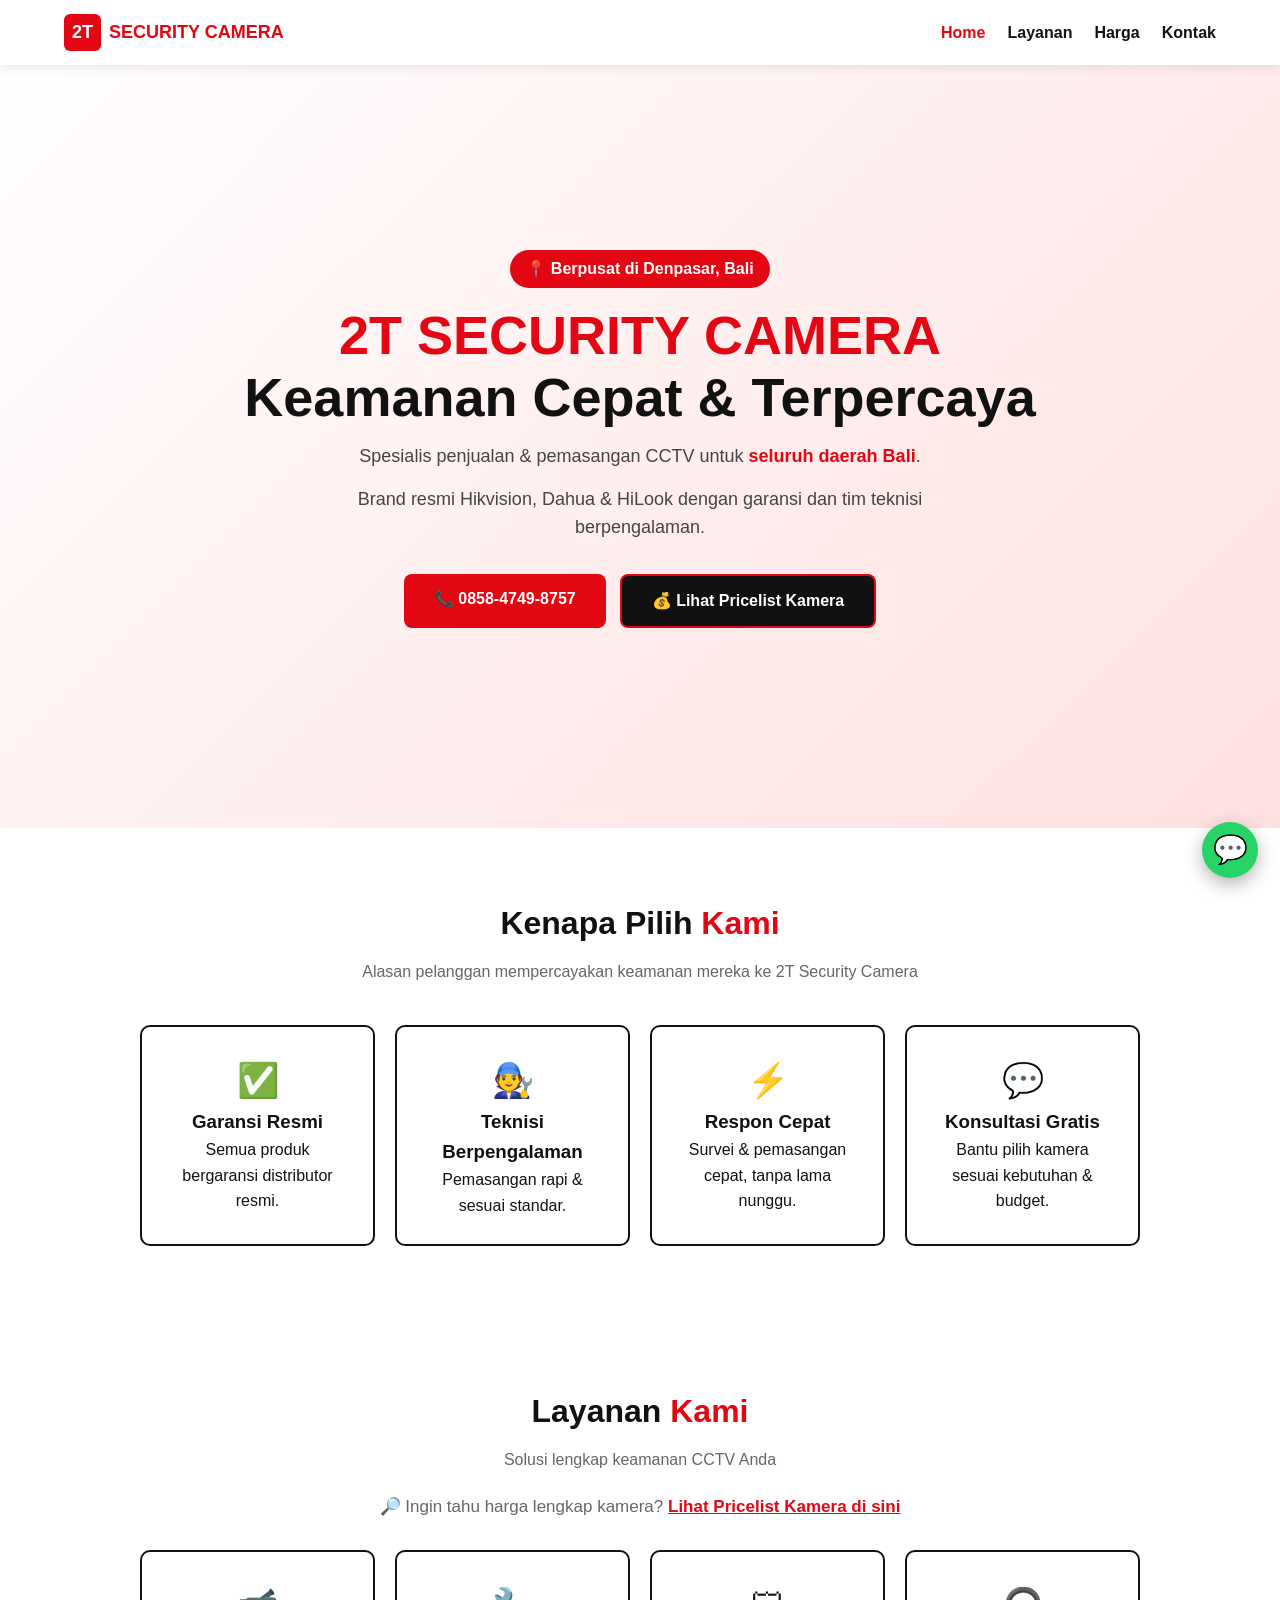
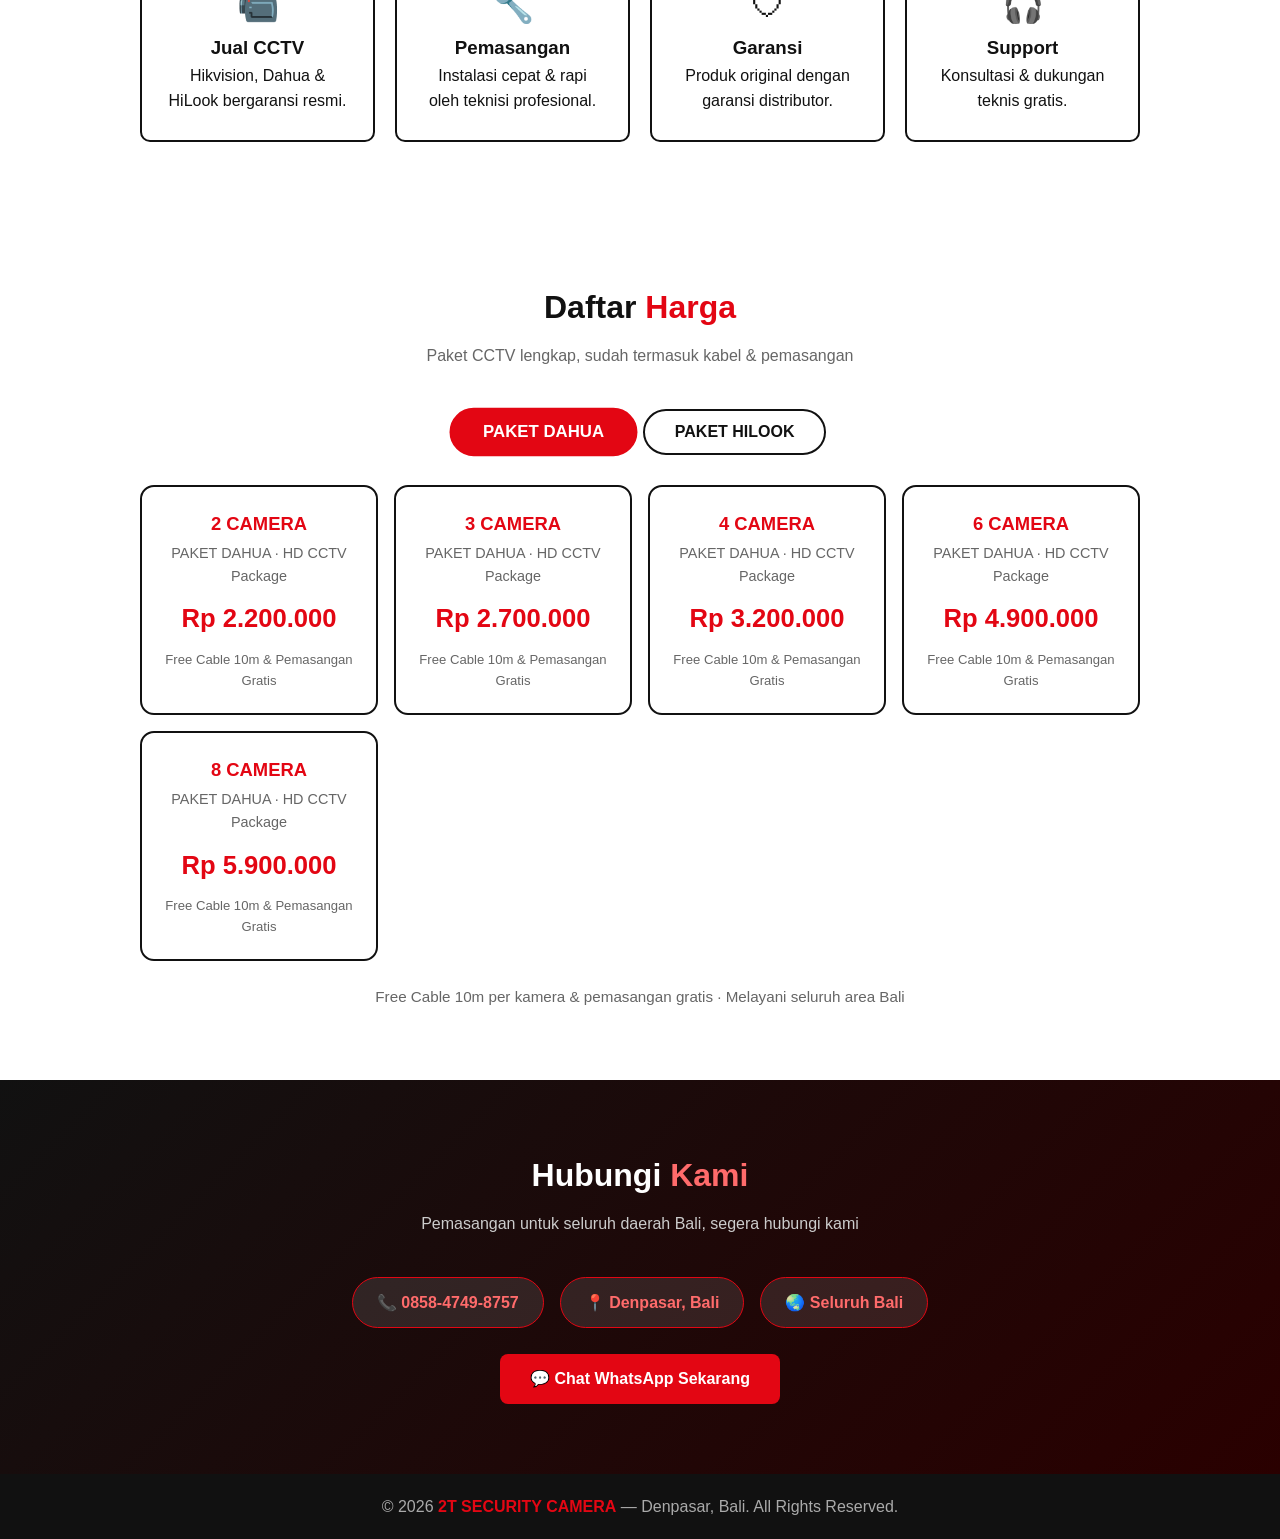
==== commit 2a5ed336: "Add files via upload" ====
--- a/index.html
+++ b/index.html
@@ -4,17 +4,24 @@
     <meta charset="UTF-8">
     <meta name="viewport" content="width=device-width, initial-scale=1.0">
     <title>2T SECURITY CAMERA - Denpasar Bali</title>
+    <meta name="description" content="Jasa jual & pasang CCTV Hikvision, Dahua & HiLook bergaransi resmi untuk seluruh Bali. Teknisi berpengalaman, konsultasi gratis. Hubungi 0858-4749-8757.">
+    <meta property="og:title" content="2T SECURITY CAMERA - Denpasar Bali">
+    <meta property="og:description" content="Spesialis penjualan & pemasangan CCTV bergaransi resmi untuk seluruh Bali.">
     <link rel="stylesheet" href="style.css">
 </head>
 <body>
 
     <nav>
         <div class="logo"><span>2T</span> SECURITY CAMERA</div>
-        <ul>
+        <ul id="navLinks">
             <li><a href="#home" class="active">Home</a></li>
             <li><a href="#layanan">Layanan</a></li>
+            <li><a href="#harga">Harga</a></li>
             <li><a href="#kontak">Kontak</a></li>
         </ul>
+        <button class="hamburger" id="hamburger" aria-label="Buka menu" aria-expanded="false">
+            <span></span><span></span><span></span>
+        </button>
     </nav>
 
     <section id="home" class="hero">
@@ -23,19 +30,48 @@
             <h1><b>2T SECURITY CAMERA</b><br>Keamanan Cepat &amp; Terpercaya</h1>
             <p>Spesialis penjualan &amp; pemasangan CCTV untuk <b>seluruh daerah Bali</b>.</p>
             <p>Brand resmi Hikvision, Dahua &amp; HiLook dengan garansi dan tim teknisi berpengalaman.</p>
-            <a class="btn" href="https://wa.me/62858487498757" target="_blank">📞 0858-4749-8757</a>
+            <div class="hero-btns">
+                <a class="btn" href="https://wa.me/6285847498757" target="_blank">📞 0858-4749-8757</a>
+                <a class="btn btn-price" href="#harga">💰 Lihat Pricelist Kamera</a>
+            </div>
+        </div>
+    </section>
+
+    <section id="kenapa">
+        <h2>Kenapa Pilih <b>Kami</b></h2>
+        <p class="sub">Alasan pelanggan mempercayakan keamanan mereka ke 2T Security Camera</p>
+        <div class="cards">
+            <div class="card"><div class="ic">✅</div><h3>Garansi Resmi</h3><p>Semua produk bergaransi distributor resmi.</p></div>
+            <div class="card"><div class="ic">🧑‍🔧</div><h3>Teknisi Berpengalaman</h3><p>Pemasangan rapi &amp; sesuai standar.</p></div>
+            <div class="card"><div class="ic">⚡</div><h3>Respon Cepat</h3><p>Survei &amp; pemasangan cepat, tanpa lama nunggu.</p></div>
+            <div class="card"><div class="ic">💬</div><h3>Konsultasi Gratis</h3><p>Bantu pilih kamera sesuai kebutuhan &amp; budget.</p></div>
         </div>
     </section>
 
     <section id="layanan">
         <h2>Layanan <b>Kami</b></h2>
         <p class="sub">Solusi lengkap keamanan CCTV Anda</p>
+        <p class="price-link">
+            🔎 Ingin tahu harga lengkap kamera?
+            <a href="#harga">Lihat Pricelist Kamera di sini</a>
+        </p>
         <div class="cards">
             <div class="card"><div class="ic">📹</div><h3>Jual CCTV</h3><p>Hikvision, Dahua &amp; HiLook bergaransi resmi.</p></div>
             <div class="card"><div class="ic">🔧</div><h3>Pemasangan</h3><p>Instalasi cepat &amp; rapi oleh teknisi profesional.</p></div>
             <div class="card"><div class="ic">🛡</div><h3>Garansi</h3><p>Produk original dengan garansi distributor.</p></div>
             <div class="card"><div class="ic">🎧</div><h3>Support</h3><p>Konsultasi &amp; dukungan teknis gratis.</p></div>
         </div>
+    </section>
+
+    <section id="harga" class="pricelist">
+        <h2>Daftar <b>Harga</b></h2>
+        <p class="sub">Paket CCTV lengkap, sudah termasuk kabel &amp; pemasangan</p>
+        <div class="price-tabs">
+            <button class="price-tab active" data-brand="dahua">PAKET DAHUA</button>
+            <button class="price-tab" data-brand="hilook">PAKET HILOOK</button>
+        </div>
+        <div class="price-grid" id="priceList"></div>
+        <p class="price-note">Free Cable 10m per kamera &amp; pemasangan gratis · Melayani seluruh area Bali</p>
     </section>
 
     <section id="kontak" class="contact">
@@ -46,11 +82,13 @@
             <div>📍 <b>Denpasar, Bali</b></div>
             <div>🌏 <b>Seluruh Bali</b></div>
         </div>
-        <a class="btn" href="https://wa.me/62858487498757" target="_blank">💬 Chat WhatsApp Sekarang</a>
+        <a class="btn" href="https://wa.me/6285847498757" target="_blank">💬 Chat WhatsApp Sekarang</a>
     </section>
 
     <footer><p>© <span id="year"></span> <b>2T SECURITY CAMERA</b> — Denpasar, Bali. All Rights Reserved.</p></footer>
 
+    <a class="whatsapp-float" href="https://wa.me/6285847498757" target="_blank" aria-label="Chat WhatsApp">💬</a>
+
     <script src="script.js"></script>
 </body>
 </html>
--- a/style.css
+++ b/style.css
@@ -39,7 +39,7 @@
     transition: all .3s ease;
 }
 
-.logo { display: flex; align-items: center; gap: 8px; font-weight: 900; font-size: 18px; }
+.logo { display: flex; align-items: center; gap: 8px; font-weight: 900; font-size: 18px; color: var(--red); }
 
 .logo span {
     background: var(--red);
@@ -53,6 +53,29 @@
 nav a { text-decoration: none; color: var(--dark); font-weight: 600; transition: color .3s; }
 
 nav a:hover, nav a.active { color: var(--red); }
+
+/* ============ HAMBURGER (mobile) ============ */
+.hamburger {
+    display: none;
+    flex-direction: column;
+    gap: 5px;
+    background: none;
+    border: none;
+    cursor: pointer;
+    padding: 6px;
+}
+
+.hamburger span {
+    width: 26px;
+    height: 3px;
+    background: var(--dark);
+    border-radius: 2px;
+    transition: all .3s;
+}
+
+.hamburger.open span:nth-child(1) { transform: translateY(8px) rotate(45deg); }
+.hamburger.open span:nth-child(2) { opacity: 0; }
+.hamburger.open span:nth-child(3) { transform: translateY(-8px) rotate(-45deg); }
 
 /* ============ HERO ============ */
 .hero {
@@ -102,6 +125,18 @@
     box-shadow: 0 8px 20px rgba(227, 6, 19, .4);
 }
 
+.hero-btns { display: flex; flex-wrap: wrap; justify-content: center; gap: 14px; }
+
+.btn-price {
+    background: var(--dark);
+    border: 2px solid var(--red);
+}
+
+.btn-price:hover {
+    background: var(--red);
+    border-color: var(--red-dark);
+}
+
 /* ============ SECTION ============ */
 section { padding: 70px 6%; }
 
@@ -110,6 +145,16 @@
 h2 b { color: var(--red); }
 
 .sub { text-align: center; color: var(--muted); margin-bottom: 40px; }
+
+.price-link { text-align: center; color: var(--muted); margin: -20px 0 30px; font-size: 17px; }
+
+.price-link a {
+    color: var(--red);
+    font-weight: 700;
+    text-decoration: underline;
+}
+
+.price-link a:hover { color: var(--red-dark); }
 
 /* ============ KARTU LAYANAN ============ */
 .cards {
@@ -137,6 +182,61 @@
 
 .card .ic { font-size: 34px; }
 
+/* ============ HARGA ============ */
+.pricelist { background: var(--white); }
+
+.price-tabs { display: flex; justify-content: center; gap: 10px; margin-bottom: 30px; flex-wrap: wrap; }
+
+.price-tab {
+    background: var(--white);
+    color: var(--dark);
+    border: 2px solid var(--dark);
+    padding: 12px 30px;
+    border-radius: 30px;
+    font-weight: 700;
+    cursor: pointer;
+    font-size: 1em;
+    transition: .3s;
+}
+
+.price-tab.active { background: var(--red); color: #fff; border-color: var(--red); transform: scale(1.05); }
+
+.price-grid {
+    display: grid;
+    grid-template-columns: repeat(auto-fit, minmax(220px, 1fr));
+    gap: 16px;
+    max-width: 1000px;
+    margin: auto;
+}
+
+.price-card {
+    border: 2px solid var(--dark);
+    border-radius: 14px;
+    padding: 22px;
+    text-align: center;
+    transition: .3s;
+}
+
+.price-card:hover { transform: translateY(-6px); background: var(--red); border-color: var(--red); color: #fff; }
+
+.price-card h3 { color: var(--red); font-size: 1.15em; margin-bottom: 4px; }
+
+.price-card:hover h3 { color: #fff; }
+
+.price-card .cam { color: var(--muted); font-size: .9em; }
+
+.price-card:hover .cam { color: #ffe0e0; }
+
+.price-card .price { font-size: 1.6em; font-weight: 800; margin: 10px 0; color: var(--red); }
+
+.price-card:hover .price { color: #fff; }
+
+.price-card .extra { font-size: .82em; color: var(--muted); }
+
+.price-card:hover .extra { color: #ffe0e0; }
+
+.price-note { text-align: center; color: var(--muted); margin-top: 24px; font-size: .95em; }
+
 /* ============ KONTAK ============ */
 .contact {
     background: linear-gradient(135deg, var(--dark), #2a0000);
@@ -168,5 +268,45 @@
 
 footer b { color: var(--red); }
 
+/* ============ WHATSAPP FLOAT ============ */
+.whatsapp-float {
+    position: fixed;
+    bottom: 22px;
+    right: 22px;
+    width: 56px;
+    height: 56px;
+    background: #25d366;
+    border-radius: 50%;
+    display: flex;
+    align-items: center;
+    justify-content: center;
+    font-size: 28px;
+    text-decoration: none;
+    box-shadow: 0 6px 18px rgba(0, 0, 0, .3);
+    z-index: 200;
+    transition: transform .3s;
+}
+
+.whatsapp-float:hover { transform: scale(1.08); }
+
 /* ============ RESPONSIF ============ */
-@media (max-width: 600px) { nav ul { display: none; } }
+@media (max-width: 600px) {
+    .hamburger { display: flex; }
+
+    nav ul {
+        position: fixed;
+        top: 0;
+        right: -100%;
+        height: 100vh;
+        width: min(70vw, 280px);
+        background: var(--white);
+        flex-direction: column;
+        justify-content: center;
+        align-items: center;
+        gap: 30px;
+        box-shadow: -4px 0 20px rgba(0, 0, 0, .15);
+        transition: right .35s ease;
+    }
+
+    nav ul.open { right: 0; }
+}
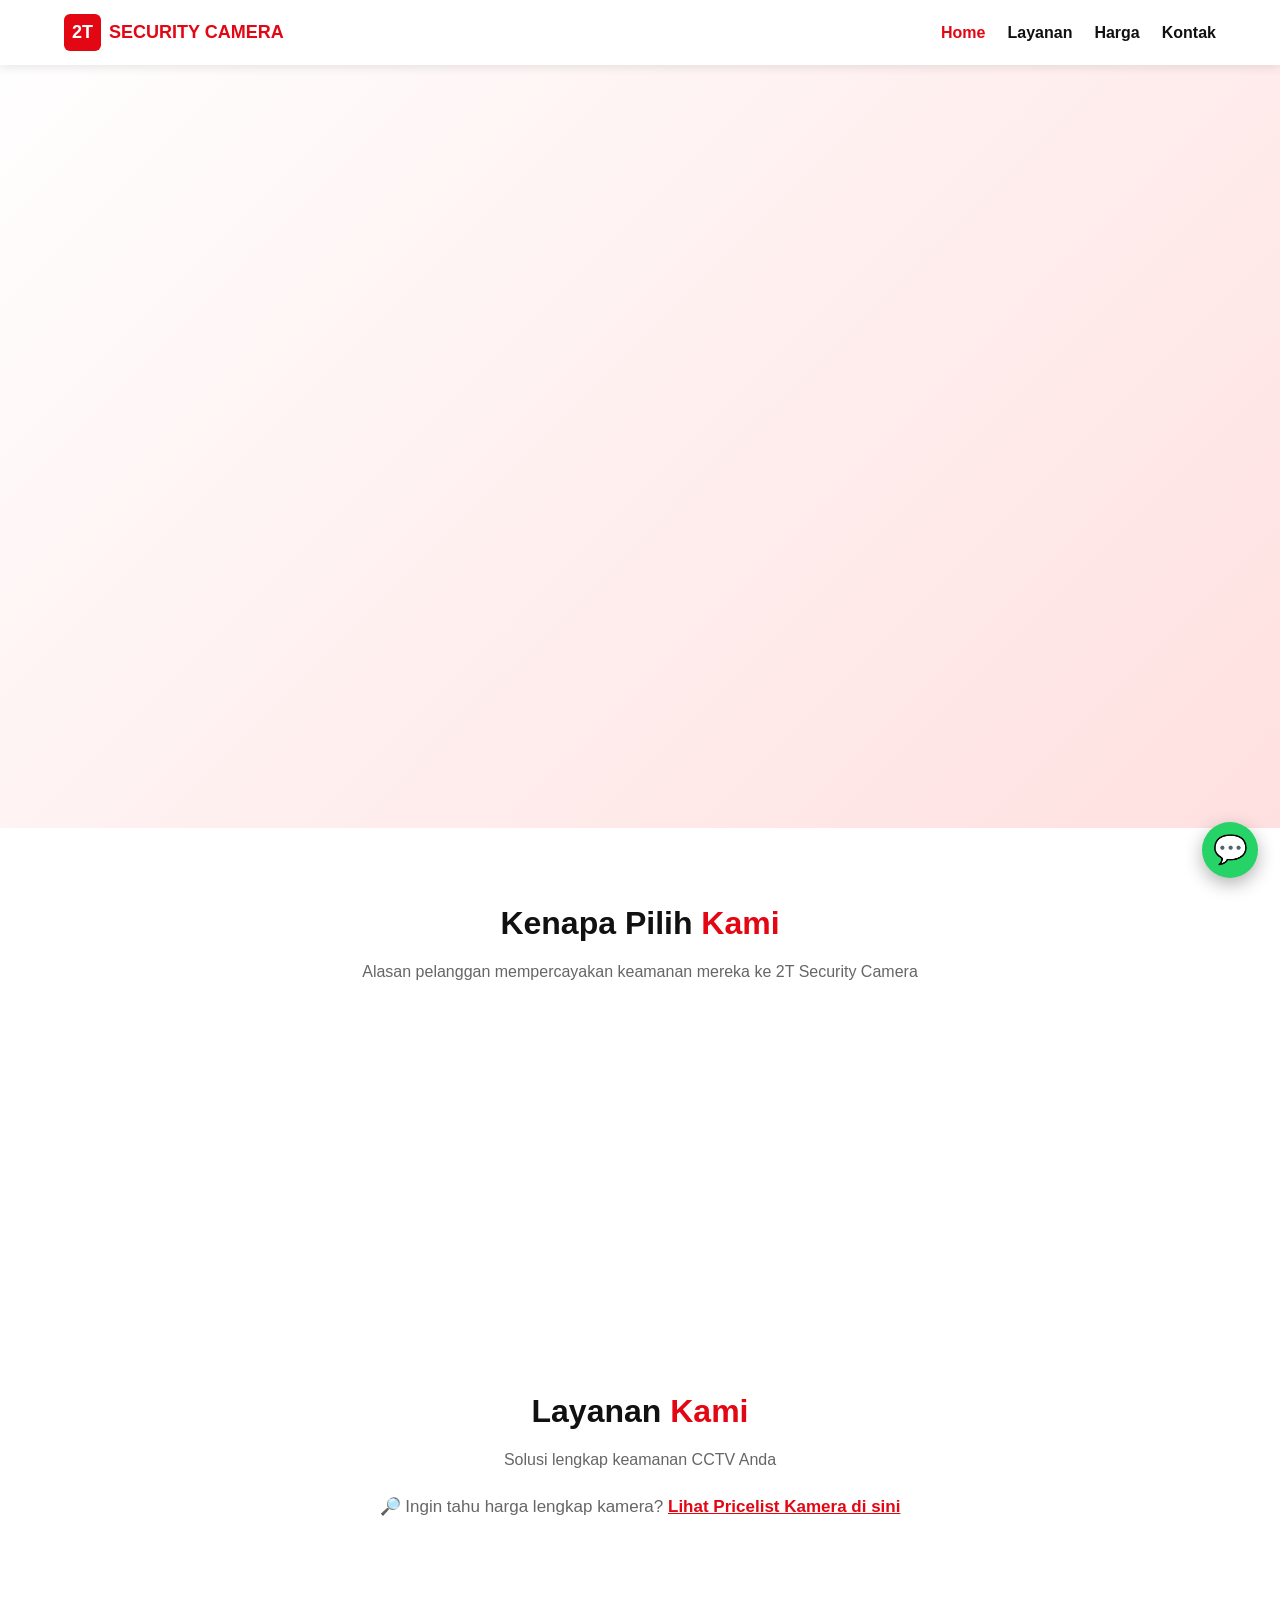
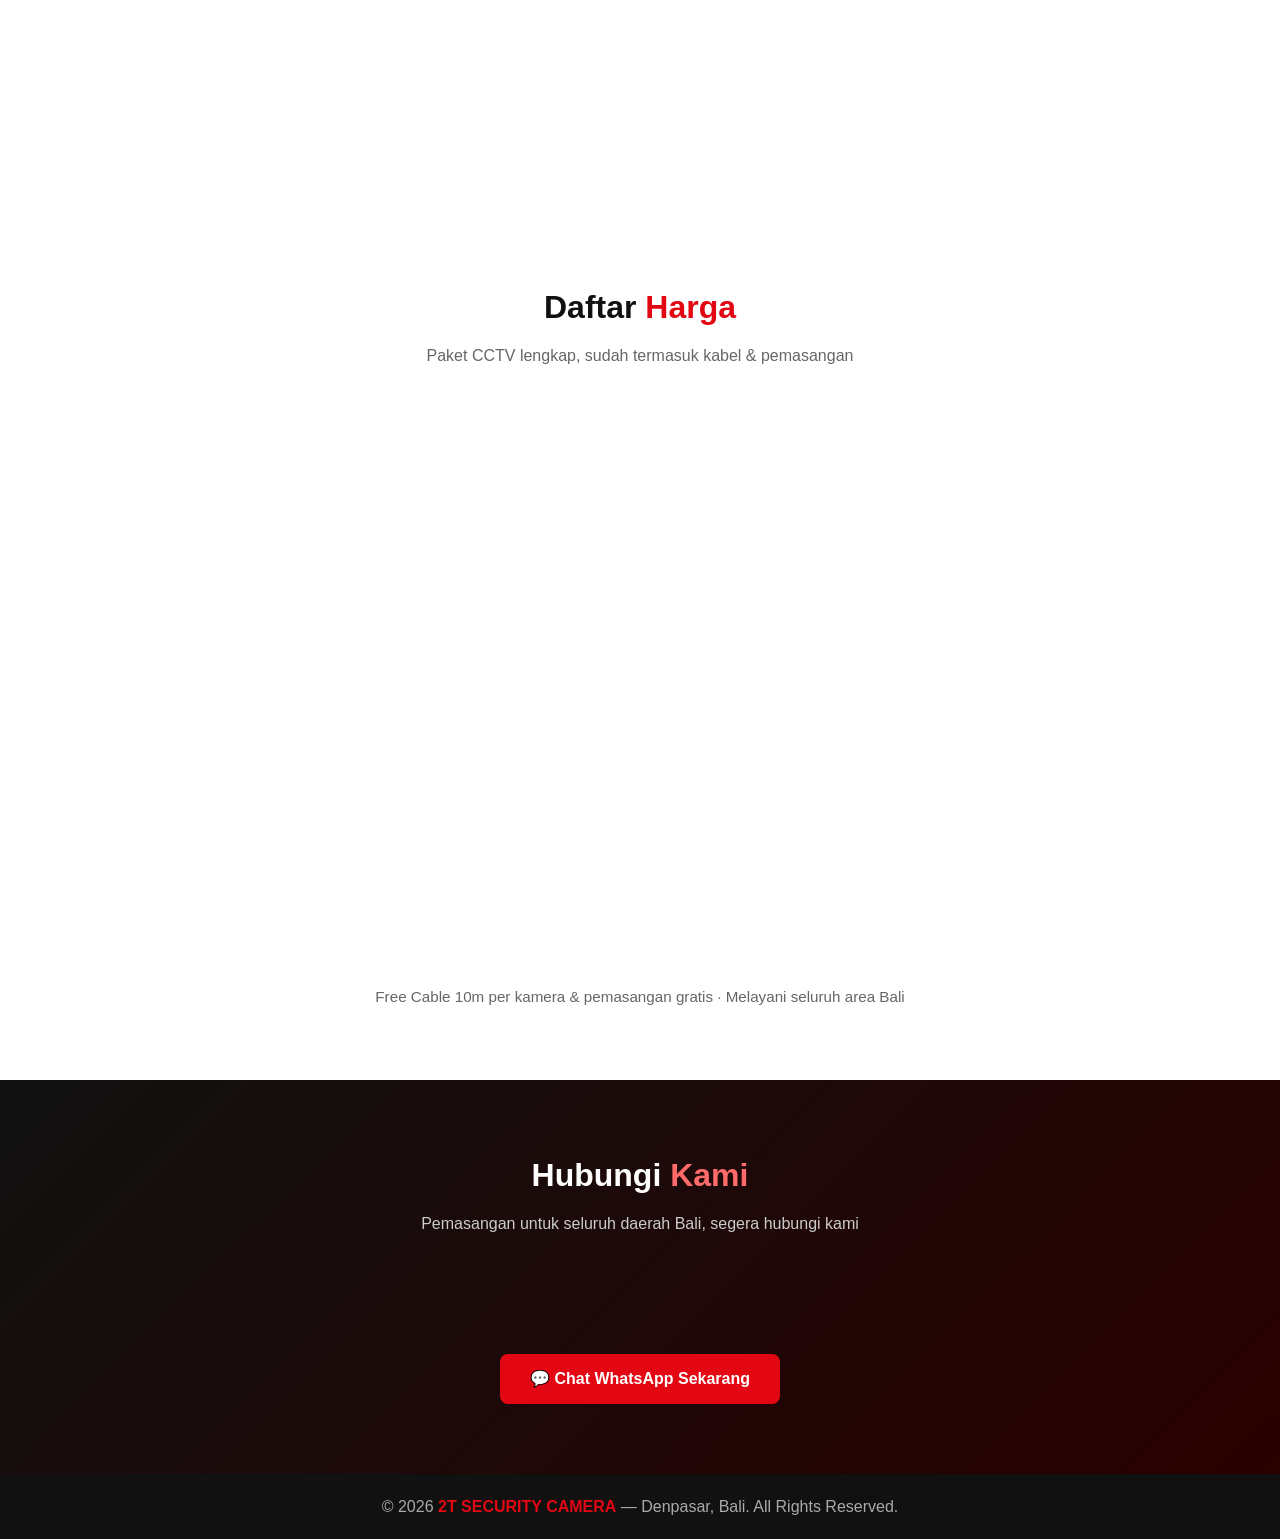
==== commit 6168371a: "Update: checklist SEO/OG/favicon/404 + animasi AOS" ====
--- a/index.html
+++ b/index.html
@@ -7,7 +7,13 @@
     <meta name="description" content="Jasa jual & pasang CCTV Hikvision, Dahua & HiLook bergaransi resmi untuk seluruh Bali. Teknisi berpengalaman, konsultasi gratis. Hubungi 0858-4749-8757.">
     <meta property="og:title" content="2T SECURITY CAMERA - Denpasar Bali">
     <meta property="og:description" content="Spesialis penjualan & pemasangan CCTV bergaransi resmi untuk seluruh Bali.">
+    <meta property="og:image" content="https://tutyruiz.github.io/mywebtuty/images/og-image.jpg">
+    <link rel="icon" type="image/svg+xml" href="images/favicon.svg">
     <link rel="stylesheet" href="style.css">
+    <link rel="stylesheet" href="sections.css">
+    <link rel="stylesheet" href="footer.css">
+    <link rel="stylesheet" href="responsive.css">
+    <link rel="stylesheet" href="https://cdn.jsdelivr.net/npm/aos@2.3.4/dist/aos.css">
 </head>
 <body>
 
@@ -25,7 +31,7 @@
     </nav>
 
     <section id="home" class="hero">
-        <div>
+        <div data-aos="fade-up">
             <div class="badge">📍 Berpusat di Denpasar, Bali</div>
             <h1><b>2T SECURITY CAMERA</b><br>Keamanan Cepat &amp; Terpercaya</h1>
             <p>Spesialis penjualan &amp; pemasangan CCTV untuk <b>seluruh daerah Bali</b>.</p>
@@ -41,10 +47,10 @@
         <h2>Kenapa Pilih <b>Kami</b></h2>
         <p class="sub">Alasan pelanggan mempercayakan keamanan mereka ke 2T Security Camera</p>
         <div class="cards">
-            <div class="card"><div class="ic">✅</div><h3>Garansi Resmi</h3><p>Semua produk bergaransi distributor resmi.</p></div>
-            <div class="card"><div class="ic">🧑‍🔧</div><h3>Teknisi Berpengalaman</h3><p>Pemasangan rapi &amp; sesuai standar.</p></div>
-            <div class="card"><div class="ic">⚡</div><h3>Respon Cepat</h3><p>Survei &amp; pemasangan cepat, tanpa lama nunggu.</p></div>
-            <div class="card"><div class="ic">💬</div><h3>Konsultasi Gratis</h3><p>Bantu pilih kamera sesuai kebutuhan &amp; budget.</p></div>
+            <div class="card" data-aos="fade-up"><div class="ic">✅</div><h3>Garansi Resmi</h3><p>Semua produk bergaransi distributor resmi.</p></div>
+            <div class="card" data-aos="fade-up" data-aos-delay="100"><div class="ic">🧑‍🔧</div><h3>Teknisi Berpengalaman</h3><p>Pemasangan rapi &amp; sesuai standar.</p></div>
+            <div class="card" data-aos="fade-up" data-aos-delay="200"><div class="ic">⚡</div><h3>Respon Cepat</h3><p>Survei &amp; pemasangan cepat, tanpa lama nunggu.</p></div>
+            <div class="card" data-aos="fade-up" data-aos-delay="300"><div class="ic">💬</div><h3>Konsultasi Gratis</h3><p>Bantu pilih kamera sesuai kebutuhan &amp; budget.</p></div>
         </div>
     </section>
 
@@ -56,28 +62,28 @@
             <a href="#harga">Lihat Pricelist Kamera di sini</a>
         </p>
         <div class="cards">
-            <div class="card"><div class="ic">📹</div><h3>Jual CCTV</h3><p>Hikvision, Dahua &amp; HiLook bergaransi resmi.</p></div>
-            <div class="card"><div class="ic">🔧</div><h3>Pemasangan</h3><p>Instalasi cepat &amp; rapi oleh teknisi profesional.</p></div>
-            <div class="card"><div class="ic">🛡</div><h3>Garansi</h3><p>Produk original dengan garansi distributor.</p></div>
-            <div class="card"><div class="ic">🎧</div><h3>Support</h3><p>Konsultasi &amp; dukungan teknis gratis.</p></div>
+            <div class="card" data-aos="fade-up"><div class="ic">📹</div><h3>Jual CCTV</h3><p>Hikvision, Dahua &amp; HiLook bergaransi resmi.</p></div>
+            <div class="card" data-aos="fade-up" data-aos-delay="100"><div class="ic">🔧</div><h3>Pemasangan</h3><p>Instalasi cepat &amp; rapi oleh teknisi profesional.</p></div>
+            <div class="card" data-aos="fade-up" data-aos-delay="200"><div class="ic">🛡</div><h3>Garansi</h3><p>Produk original dengan garansi distributor.</p></div>
+            <div class="card" data-aos="fade-up" data-aos-delay="300"><div class="ic">🎧</div><h3>Support</h3><p>Konsultasi &amp; dukungan teknis gratis.</p></div>
         </div>
     </section>
 
     <section id="harga" class="pricelist">
         <h2>Daftar <b>Harga</b></h2>
         <p class="sub">Paket CCTV lengkap, sudah termasuk kabel &amp; pemasangan</p>
-        <div class="price-tabs">
+        <div class="price-tabs" data-aos="fade-up">
             <button class="price-tab active" data-brand="dahua">PAKET DAHUA</button>
             <button class="price-tab" data-brand="hilook">PAKET HILOOK</button>
         </div>
-        <div class="price-grid" id="priceList"></div>
+        <div class="price-grid" id="priceList" data-aos="fade-up"></div>
         <p class="price-note">Free Cable 10m per kamera &amp; pemasangan gratis · Melayani seluruh area Bali</p>
     </section>
 
     <section id="kontak" class="contact">
         <h2>Hubungi <b>Kami</b></h2>
         <p class="sub">Pemasangan untuk seluruh daerah Bali, segera hubungi kami</p>
-        <div class="info">
+        <div class="info" data-aos="zoom-in">
             <div>📞 <b>0858-4749-8757</b></div>
             <div>📍 <b>Denpasar, Bali</b></div>
             <div>🌏 <b>Seluruh Bali</b></div>
@@ -89,6 +95,7 @@
 
     <a class="whatsapp-float" href="https://wa.me/6285847498757" target="_blank" aria-label="Chat WhatsApp">💬</a>
 
+    <script src="https://cdn.jsdelivr.net/npm/aos@2.3.4/dist/aos.js"></script>
     <script src="script.js"></script>
 </body>
 </html>
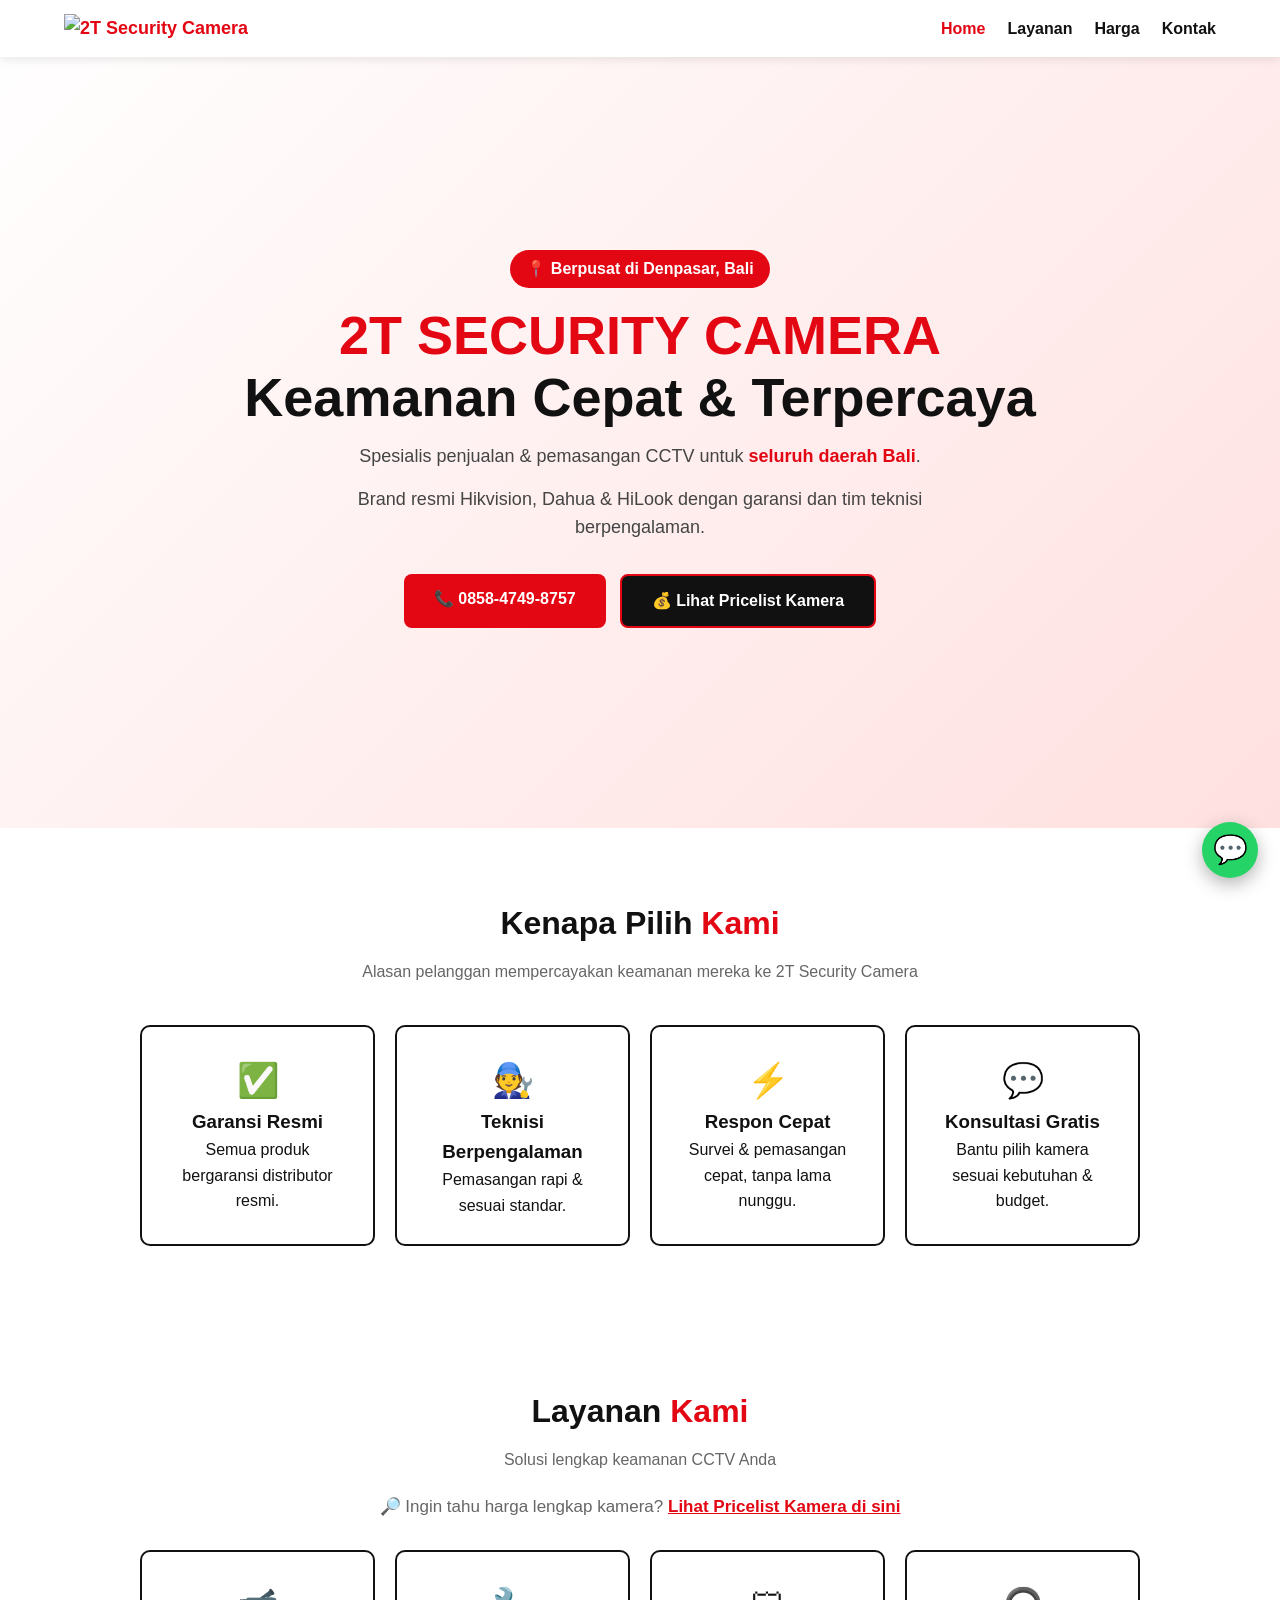
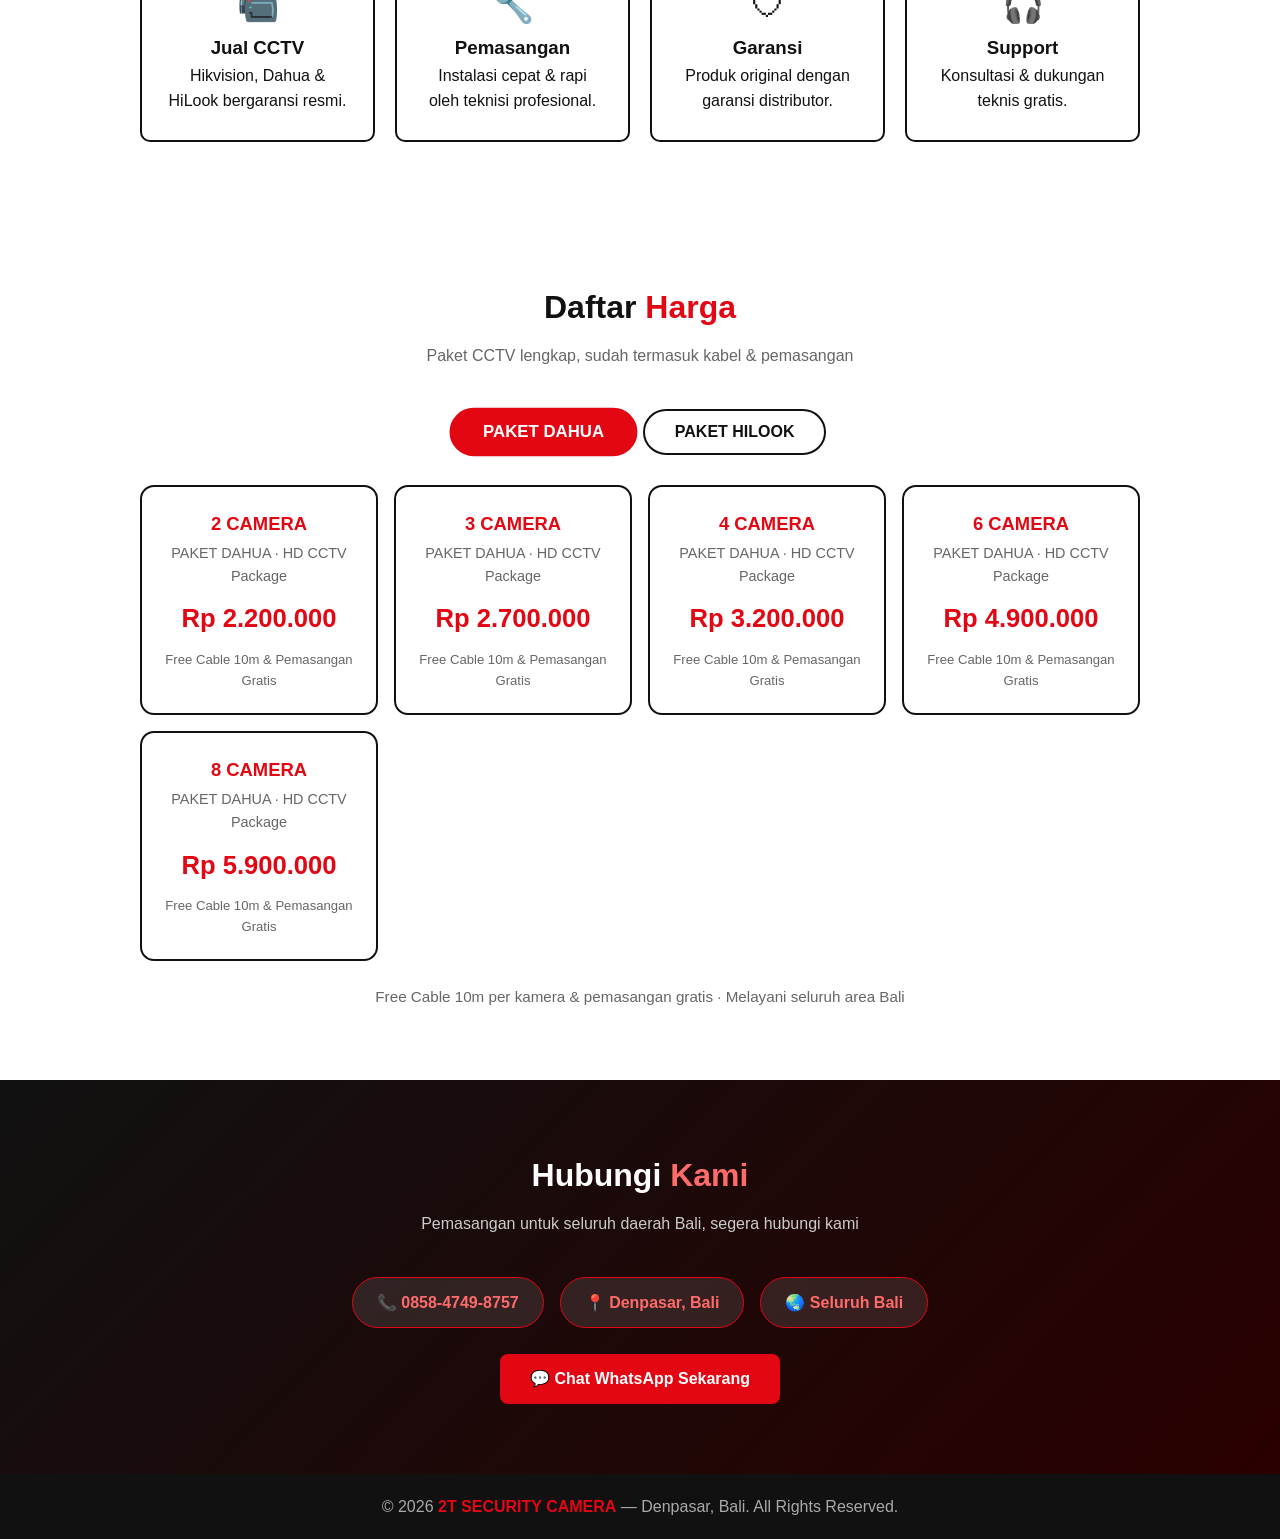
==== commit 6b026d90: "Ganti logo navbar pakai logo asli" ====
--- a/index.html
+++ b/index.html
@@ -18,7 +18,7 @@
 <body>
 
     <nav>
-        <div class="logo"><span>2T</span> SECURITY CAMERA</div>
+        <div class="logo"><img src="images/logo.png" alt="2T Security Camera"></div>
         <ul id="navLinks">
             <li><a href="#home" class="active">Home</a></li>
             <li><a href="#layanan">Layanan</a></li>
--- a/style.css
+++ b/style.css
@@ -136,177 +136,3 @@
     background: var(--red);
     border-color: var(--red-dark);
 }
-
-/* ============ SECTION ============ */
-section { padding: 70px 6%; }
-
-h2 { text-align: center; font-size: 32px; margin-bottom: 10px; }
-
-h2 b { color: var(--red); }
-
-.sub { text-align: center; color: var(--muted); margin-bottom: 40px; }
-
-.price-link { text-align: center; color: var(--muted); margin: -20px 0 30px; font-size: 17px; }
-
-.price-link a {
-    color: var(--red);
-    font-weight: 700;
-    text-decoration: underline;
-}
-
-.price-link a:hover { color: var(--red-dark); }
-
-/* ============ KARTU LAYANAN ============ */
-.cards {
-    display: grid;
-    grid-template-columns: repeat(auto-fit, minmax(220px, 1fr));
-    gap: 20px;
-    max-width: 1000px;
-    margin: auto;
-}
-
-.card {
-    border: 2px solid var(--dark);
-    border-radius: 10px;
-    padding: 26px;
-    text-align: center;
-    transition: all .3s;
-}
-
-.card:hover {
-    background: var(--red);
-    color: #fff;
-    transform: translateY(-6px);
-    box-shadow: 0 10px 24px rgba(227, 6, 19, .3);
-}
-
-.card .ic { font-size: 34px; }
-
-/* ============ HARGA ============ */
-.pricelist { background: var(--white); }
-
-.price-tabs { display: flex; justify-content: center; gap: 10px; margin-bottom: 30px; flex-wrap: wrap; }
-
-.price-tab {
-    background: var(--white);
-    color: var(--dark);
-    border: 2px solid var(--dark);
-    padding: 12px 30px;
-    border-radius: 30px;
-    font-weight: 700;
-    cursor: pointer;
-    font-size: 1em;
-    transition: .3s;
-}
-
-.price-tab.active { background: var(--red); color: #fff; border-color: var(--red); transform: scale(1.05); }
-
-.price-grid {
-    display: grid;
-    grid-template-columns: repeat(auto-fit, minmax(220px, 1fr));
-    gap: 16px;
-    max-width: 1000px;
-    margin: auto;
-}
-
-.price-card {
-    border: 2px solid var(--dark);
-    border-radius: 14px;
-    padding: 22px;
-    text-align: center;
-    transition: .3s;
-}
-
-.price-card:hover { transform: translateY(-6px); background: var(--red); border-color: var(--red); color: #fff; }
-
-.price-card h3 { color: var(--red); font-size: 1.15em; margin-bottom: 4px; }
-
-.price-card:hover h3 { color: #fff; }
-
-.price-card .cam { color: var(--muted); font-size: .9em; }
-
-.price-card:hover .cam { color: #ffe0e0; }
-
-.price-card .price { font-size: 1.6em; font-weight: 800; margin: 10px 0; color: var(--red); }
-
-.price-card:hover .price { color: #fff; }
-
-.price-card .extra { font-size: .82em; color: var(--muted); }
-
-.price-card:hover .extra { color: #ffe0e0; }
-
-.price-note { text-align: center; color: var(--muted); margin-top: 24px; font-size: .95em; }
-
-/* ============ KONTAK ============ */
-.contact {
-    background: linear-gradient(135deg, var(--dark), #2a0000);
-    color: #fff;
-    text-align: center;
-}
-
-.contact h2 { color: #fff; }
-
-.contact h2 b, .contact .sub b { color: #ff6b6b; }
-
-.contact .sub { color: #ccc; }
-
-.info { display: flex; flex-wrap: wrap; justify-content: center; gap: 16px; margin-top: 20px; }
-
-.info div {
-    background: rgba(255, 255, 255, .1);
-    border: 1px solid var(--red);
-    padding: 12px 24px;
-    border-radius: 40px;
-}
-
-.info b { color: #ff6b6b; }
-
-.contact .btn { margin-top: 26px; }
-
-/* ============ FOOTER ============ */
-footer { background: var(--dark); color: #aaa; text-align: center; padding: 20px; }
-
-footer b { color: var(--red); }
-
-/* ============ WHATSAPP FLOAT ============ */
-.whatsapp-float {
-    position: fixed;
-    bottom: 22px;
-    right: 22px;
-    width: 56px;
-    height: 56px;
-    background: #25d366;
-    border-radius: 50%;
-    display: flex;
-    align-items: center;
-    justify-content: center;
-    font-size: 28px;
-    text-decoration: none;
-    box-shadow: 0 6px 18px rgba(0, 0, 0, .3);
-    z-index: 200;
-    transition: transform .3s;
-}
-
-.whatsapp-float:hover { transform: scale(1.08); }
-
-/* ============ RESPONSIF ============ */
-@media (max-width: 600px) {
-    .hamburger { display: flex; }
-
-    nav ul {
-        position: fixed;
-        top: 0;
-        right: -100%;
-        height: 100vh;
-        width: min(70vw, 280px);
-        background: var(--white);
-        flex-direction: column;
-        justify-content: center;
-        align-items: center;
-        gap: 30px;
-        box-shadow: -4px 0 20px rgba(0, 0, 0, .15);
-        transition: right .35s ease;
-    }
-
-    nav ul.open { right: 0; }
-}
--- a/sections.css
+++ b/sections.css
@@ -0,0 +1,99 @@
+/* ============ SECTION ============ */
+section { padding: 70px 6%; }
+
+h2 { text-align: center; font-size: 32px; margin-bottom: 10px; }
+
+h2 b { color: var(--red); }
+
+.sub { text-align: center; color: var(--muted); margin-bottom: 40px; }
+
+.price-link { text-align: center; color: var(--muted); margin: -20px 0 30px; font-size: 17px; }
+
+.price-link a {
+    color: var(--red);
+    font-weight: 700;
+    text-decoration: underline;
+}
+
+.price-link a:hover { color: var(--red-dark); }
+
+/* ============ KARTU LAYANAN ============ */
+.cards {
+    display: grid;
+    grid-template-columns: repeat(auto-fit, minmax(220px, 1fr));
+    gap: 20px;
+    max-width: 1000px;
+    margin: auto;
+}
+
+.card {
+    border: 2px solid var(--dark);
+    border-radius: 10px;
+    padding: 26px;
+    text-align: center;
+    transition: all .3s;
+}
+
+.card:hover {
+    background: var(--red);
+    color: #fff;
+    transform: translateY(-6px);
+    box-shadow: 0 10px 24px rgba(227, 6, 19, .3);
+}
+
+.card .ic { font-size: 34px; }
+
+/* ============ HARGA ============ */
+.pricelist { background: var(--white); }
+
+.price-tabs { display: flex; justify-content: center; gap: 10px; margin-bottom: 30px; flex-wrap: wrap; }
+
+.price-tab {
+    background: var(--white);
+    color: var(--dark);
+    border: 2px solid var(--dark);
+    padding: 12px 30px;
+    border-radius: 30px;
+    font-weight: 700;
+    cursor: pointer;
+    font-size: 1em;
+    transition: .3s;
+}
+
+.price-tab.active { background: var(--red); color: #fff; border-color: var(--red); transform: scale(1.05); }
+
+.price-grid {
+    display: grid;
+    grid-template-columns: repeat(auto-fit, minmax(220px, 1fr));
+    gap: 16px;
+    max-width: 1000px;
+    margin: auto;
+}
+
+.price-card {
+    border: 2px solid var(--dark);
+    border-radius: 14px;
+    padding: 22px;
+    text-align: center;
+    transition: .3s;
+}
+
+.price-card:hover { transform: translateY(-6px); background: var(--red); border-color: var(--red); color: #fff; }
+
+.price-card h3 { color: var(--red); font-size: 1.15em; margin-bottom: 4px; }
+
+.price-card:hover h3 { color: #fff; }
+
+.price-card .cam { color: var(--muted); font-size: .9em; }
+
+.price-card:hover .cam { color: #ffe0e0; }
+
+.price-card .price { font-size: 1.6em; font-weight: 800; margin: 10px 0; color: var(--red); }
+
+.price-card:hover .price { color: #fff; }
+
+.price-card .extra { font-size: .82em; color: var(--muted); }
+
+.price-card:hover .extra { color: #ffe0e0; }
+
+.price-note { text-align: center; color: var(--muted); margin-top: 24px; font-size: .95em; }
--- a/footer.css
+++ b/footer.css
@@ -0,0 +1,51 @@
+/* ============ KONTAK ============ */
+.contact {
+    background: linear-gradient(135deg, var(--dark), #2a0000);
+    color: #fff;
+    text-align: center;
+}
+
+.contact h2 { color: #fff; }
+
+.contact h2 b, .contact .sub b { color: #ff6b6b; }
+
+.contact .sub { color: #ccc; }
+
+.info { display: flex; flex-wrap: wrap; justify-content: center; gap: 16px; margin-top: 20px; }
+
+.info div {
+    background: rgba(255, 255, 255, .1);
+    border: 1px solid var(--red);
+    padding: 12px 24px;
+    border-radius: 40px;
+}
+
+.info b { color: #ff6b6b; }
+
+.contact .btn { margin-top: 26px; }
+
+/* ============ FOOTER ============ */
+footer { background: var(--dark); color: #aaa; text-align: center; padding: 20px; }
+
+footer b { color: var(--red); }
+
+/* ============ WHATSAPP FLOAT ============ */
+.whatsapp-float {
+    position: fixed;
+    bottom: 22px;
+    right: 22px;
+    width: 56px;
+    height: 56px;
+    background: #25d366;
+    border-radius: 50%;
+    display: flex;
+    align-items: center;
+    justify-content: center;
+    font-size: 28px;
+    text-decoration: none;
+    box-shadow: 0 6px 18px rgba(0, 0, 0, .3);
+    z-index: 200;
+    transition: transform .3s;
+}
+
+.whatsapp-float:hover { transform: scale(1.08); }
--- a/responsive.css
+++ b/responsive.css
@@ -0,0 +1,21 @@
+/* ============ RESPONSIF ============ */
+@media (max-width: 600px) {
+    .hamburger { display: flex; }
+
+    nav ul {
+        position: fixed;
+        top: 0;
+        right: -100%;
+        height: 100vh;
+        width: min(70vw, 280px);
+        background: var(--white);
+        flex-direction: column;
+        justify-content: center;
+        align-items: center;
+        gap: 30px;
+        box-shadow: -4px 0 20px rgba(0, 0, 0, .15);
+        transition: right .35s ease;
+    }
+
+    nav ul.open { right: 0; }
+}
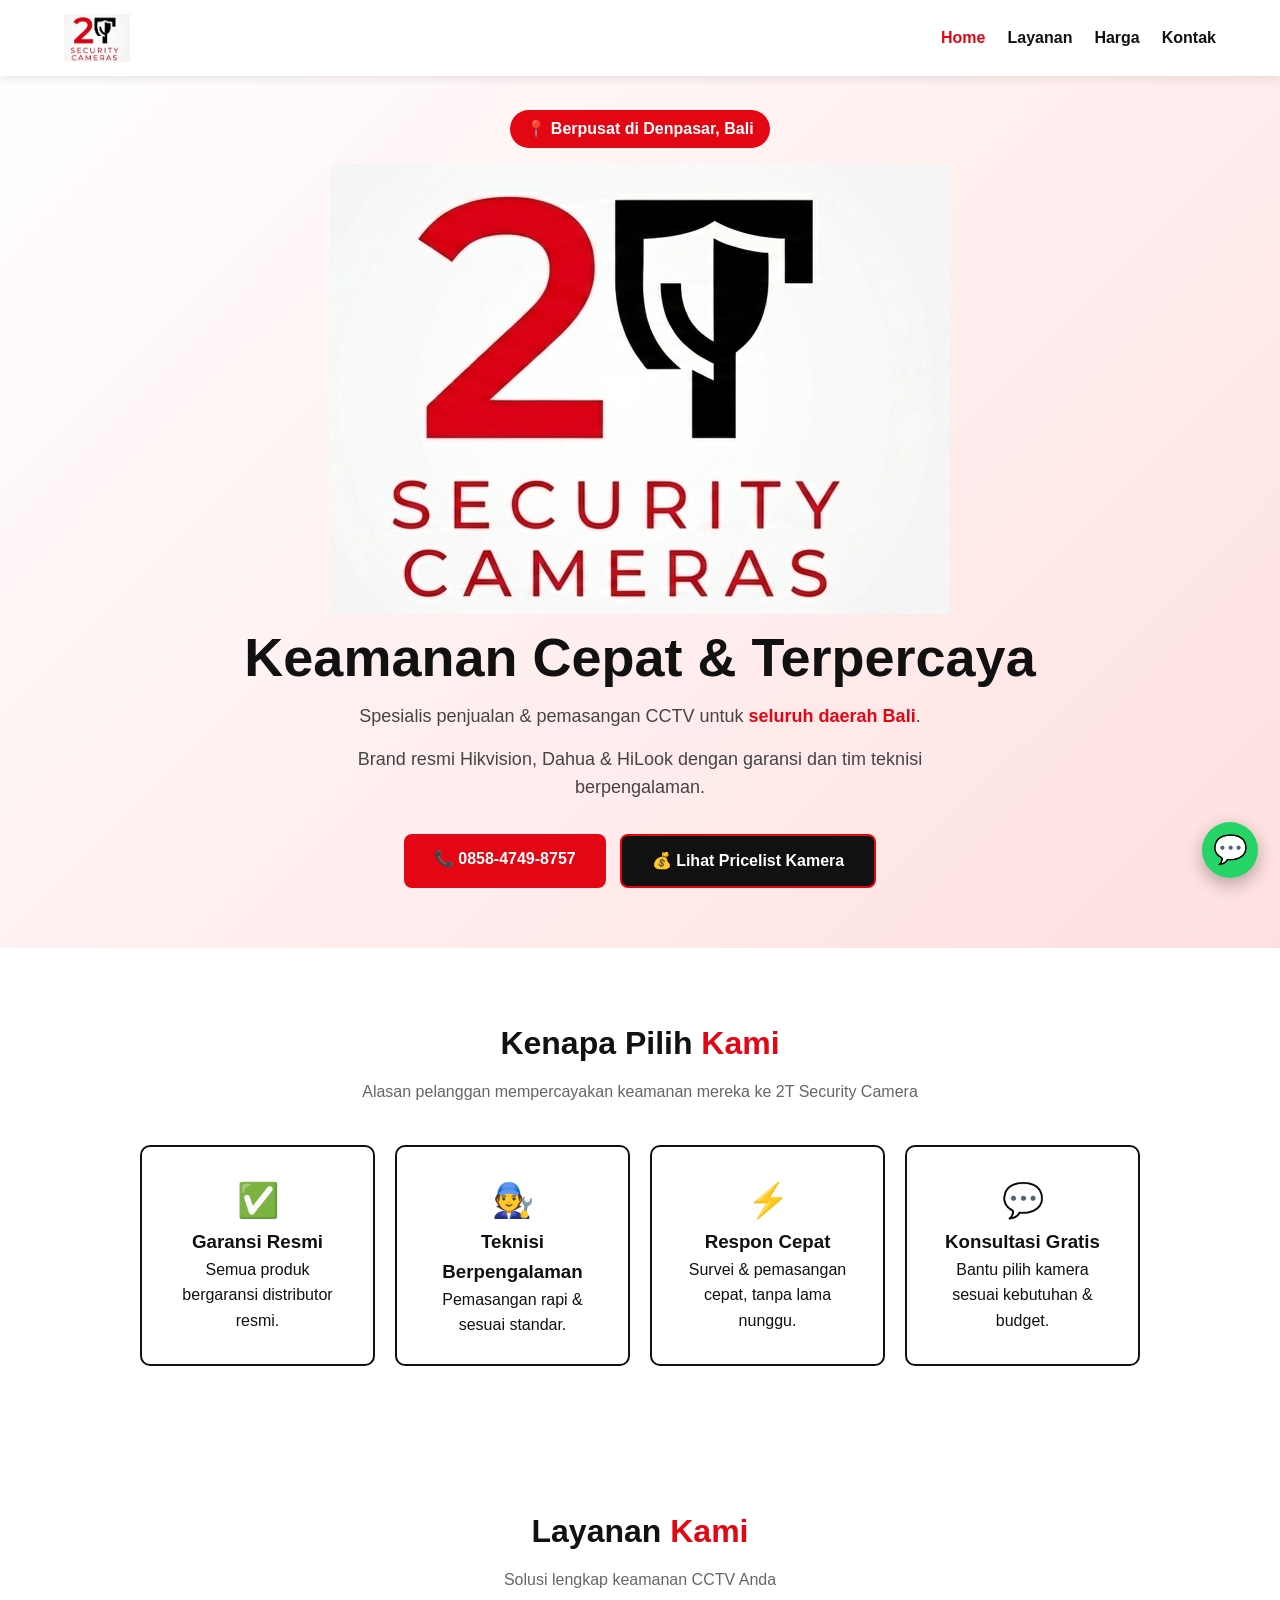
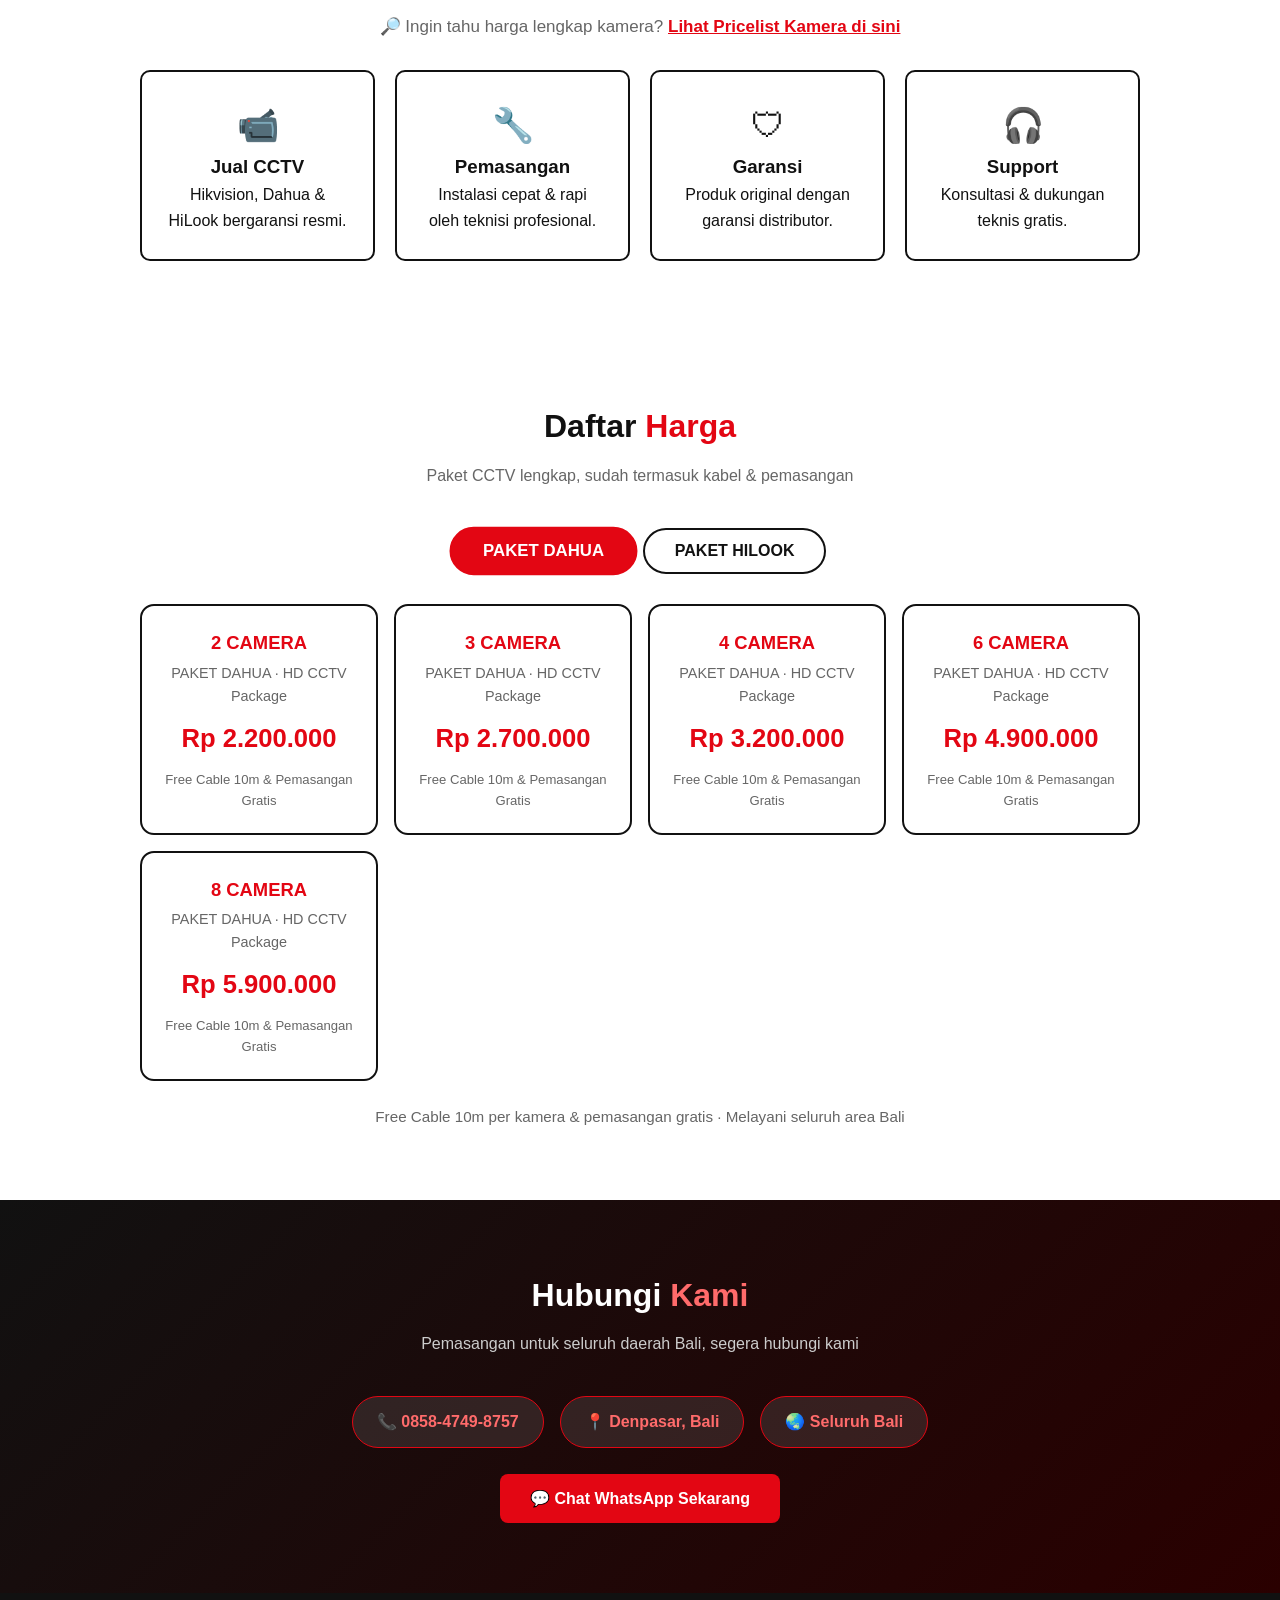
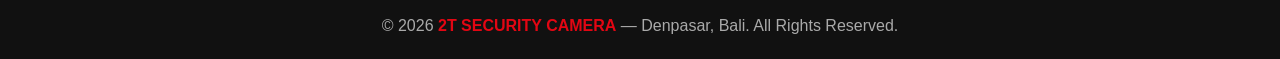
==== commit 9f64b59e: "Ganti tulisan hero jadi logo" ====
--- a/index.html
+++ b/index.html
@@ -33,7 +33,7 @@
     <section id="home" class="hero">
         <div data-aos="fade-up">
             <div class="badge">📍 Berpusat di Denpasar, Bali</div>
-            <h1><b>2T SECURITY CAMERA</b><br>Keamanan Cepat &amp; Terpercaya</h1>
+            <h1><img src="images/logo.png" alt="2T Security Camera" class="hero-logo"><br>Keamanan Cepat &amp; Terpercaya</h1>
             <p>Spesialis penjualan &amp; pemasangan CCTV untuk <b>seluruh daerah Bali</b>.</p>
             <p>Brand resmi Hikvision, Dahua &amp; HiLook dengan garansi dan tim teknisi berpengalaman.</p>
             <div class="hero-btns">
--- a/style.css
+++ b/style.css
@@ -39,14 +39,9 @@
     transition: all .3s ease;
 }
 
-.logo { display: flex; align-items: center; gap: 8px; font-weight: 900; font-size: 18px; color: var(--red); }
+.logo { display: flex; align-items: center; }
 
-.logo span {
-    background: var(--red);
-    color: #fff;
-    padding: 4px 8px;
-    border-radius: 6px;
-}
+.logo img { height: 48px; width: auto; display: block; }
 
 nav ul { display: flex; gap: 22px; list-style: none; }
 
